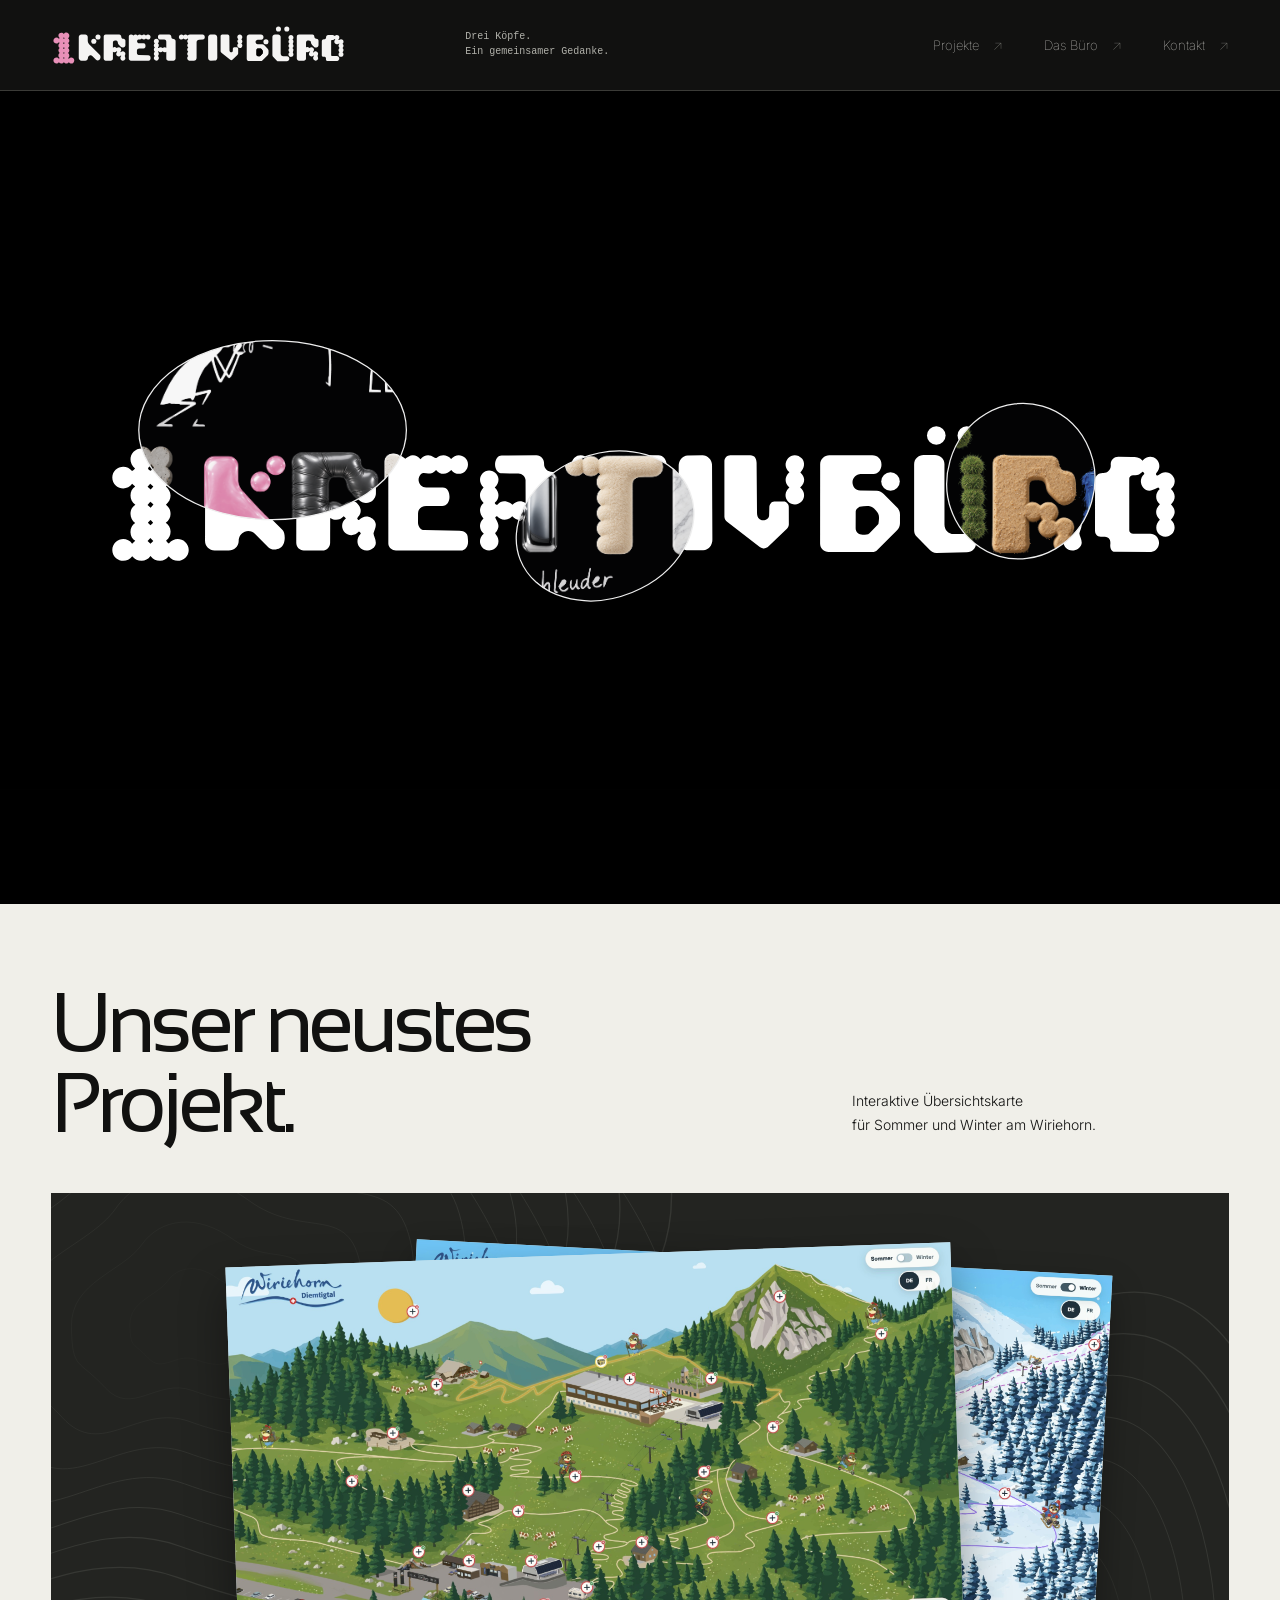
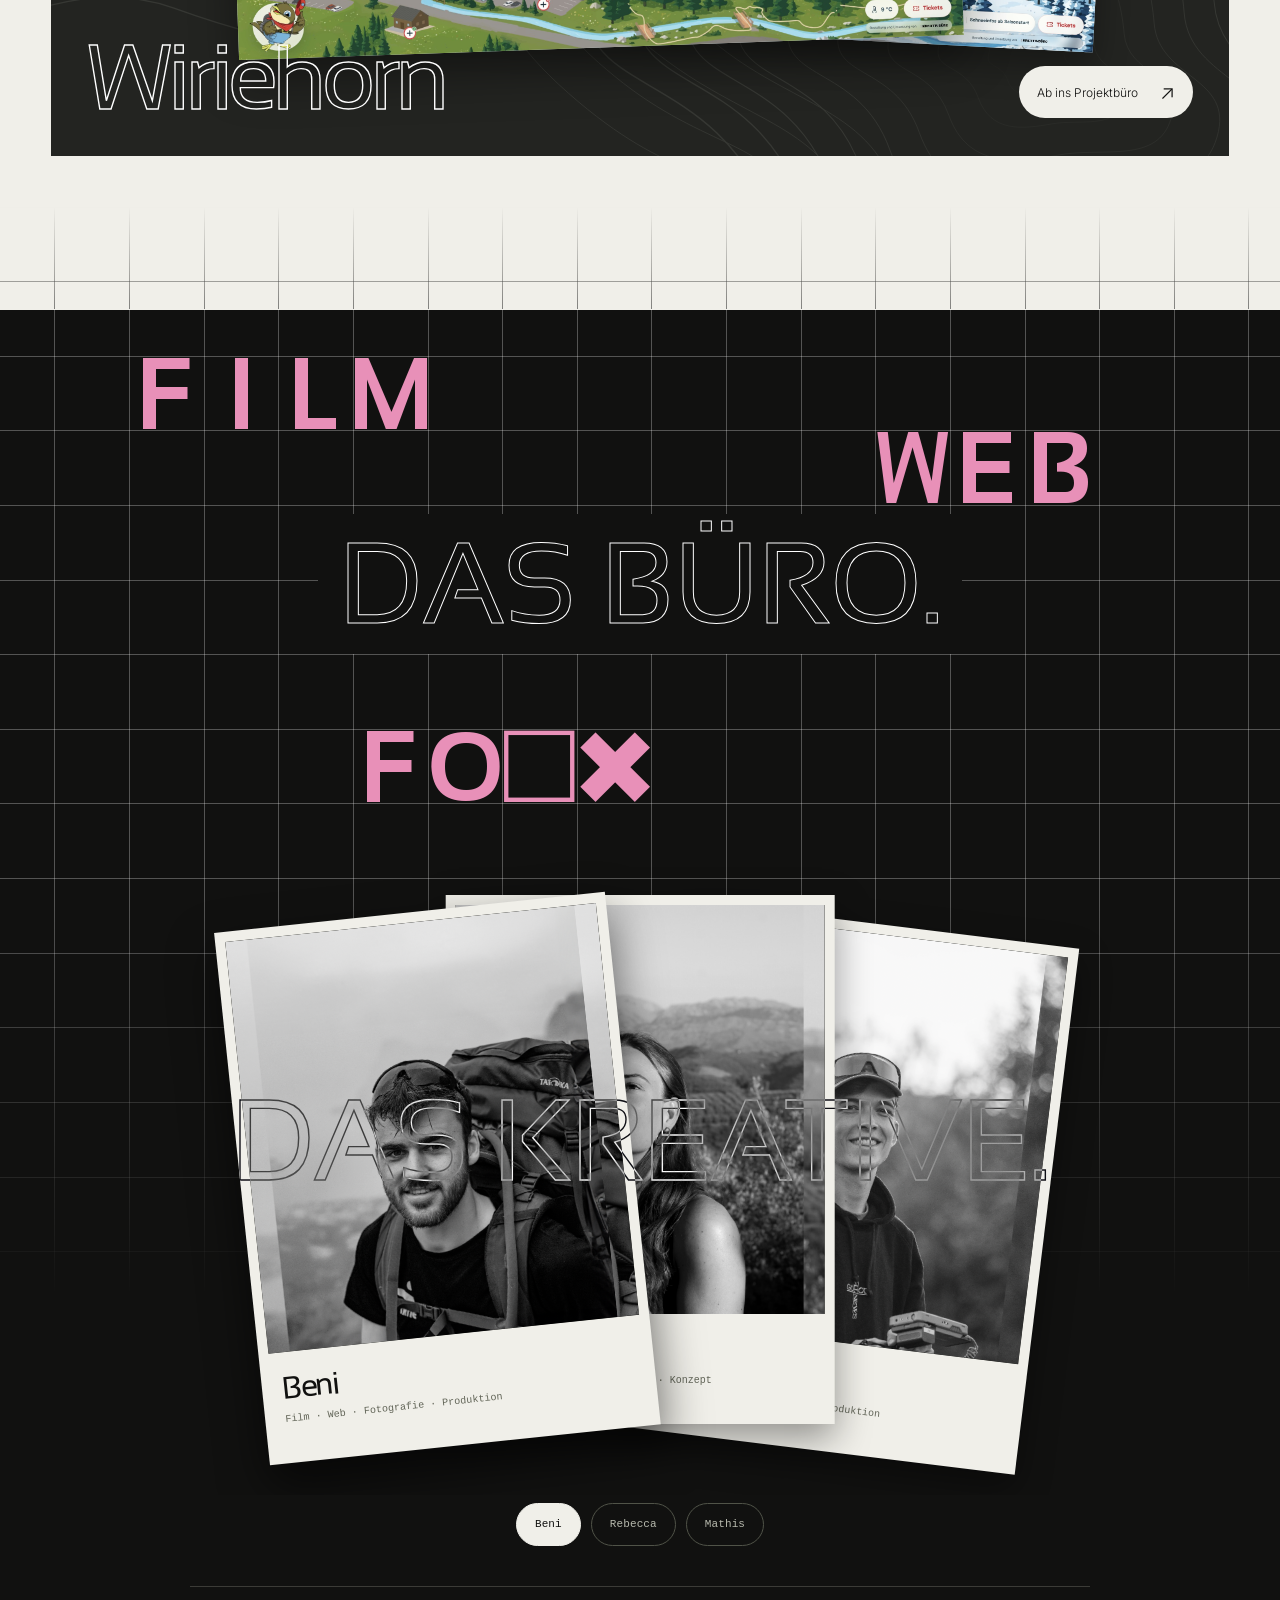
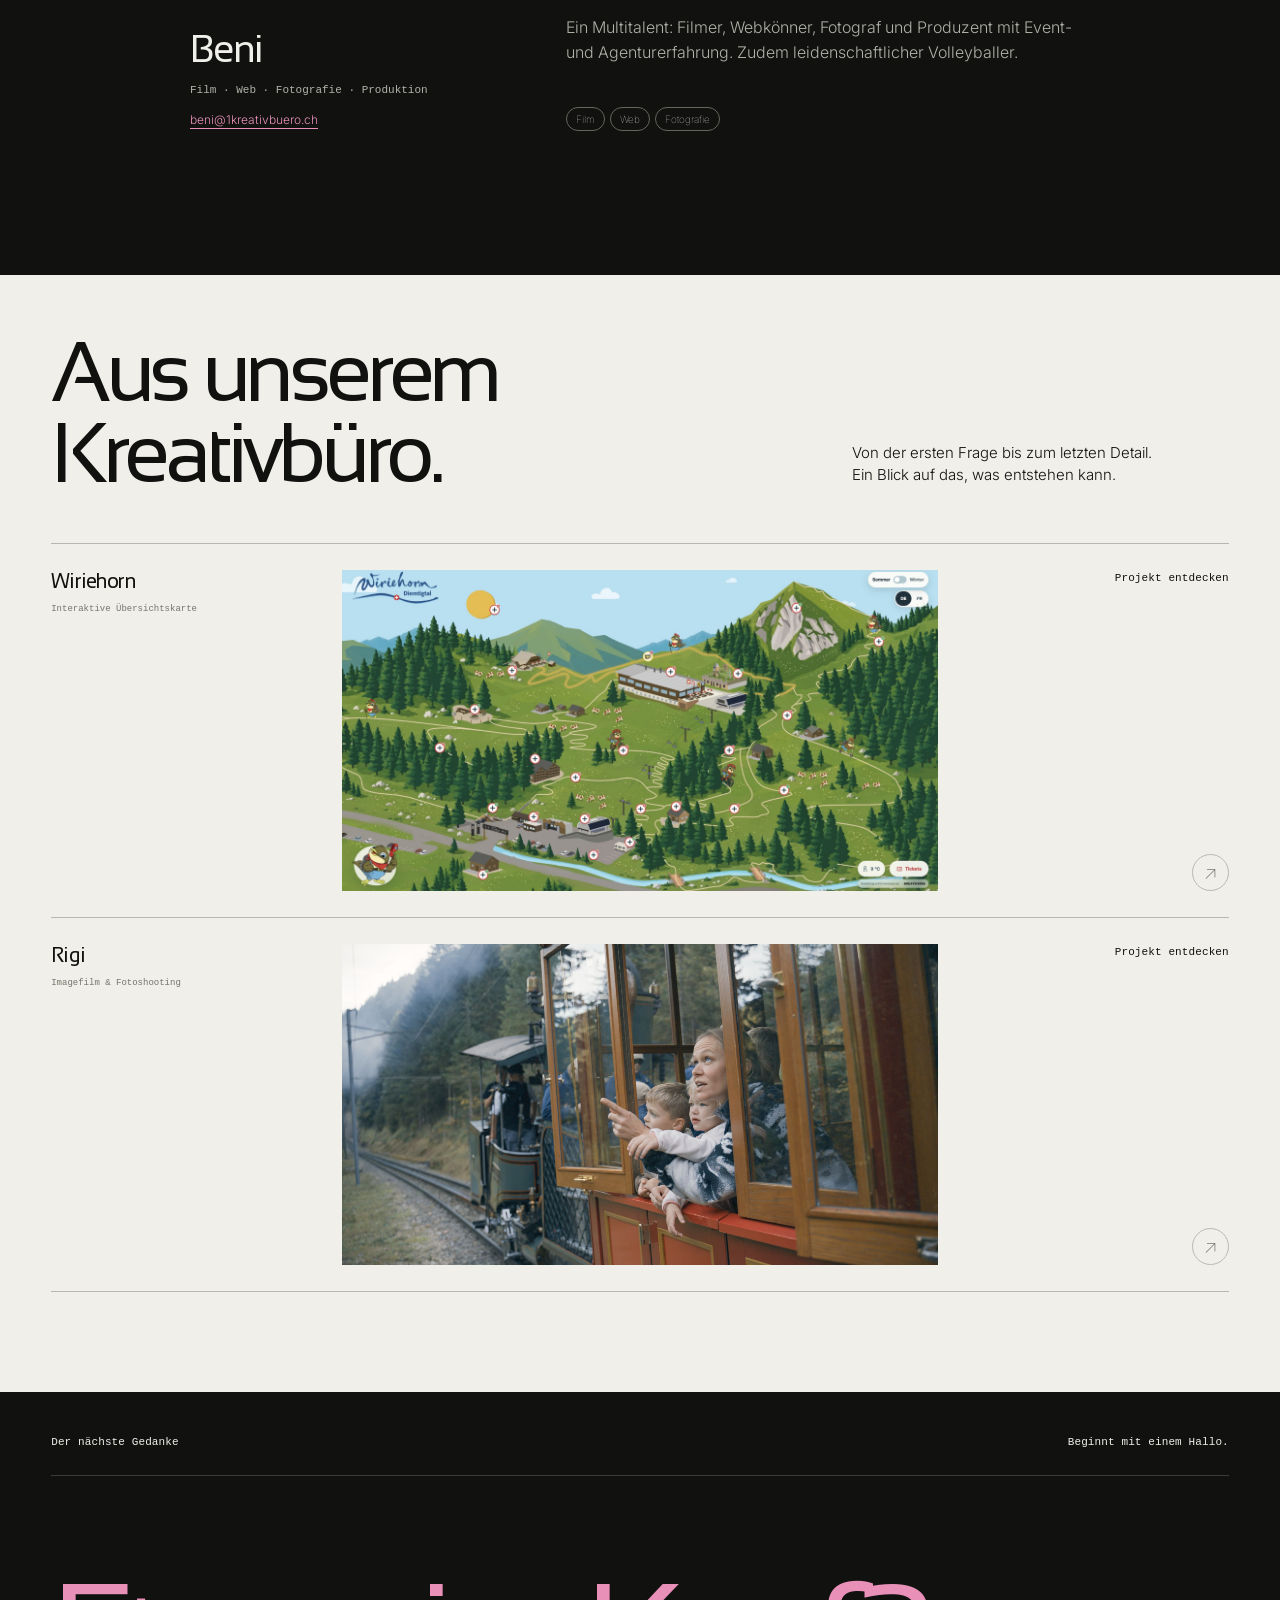
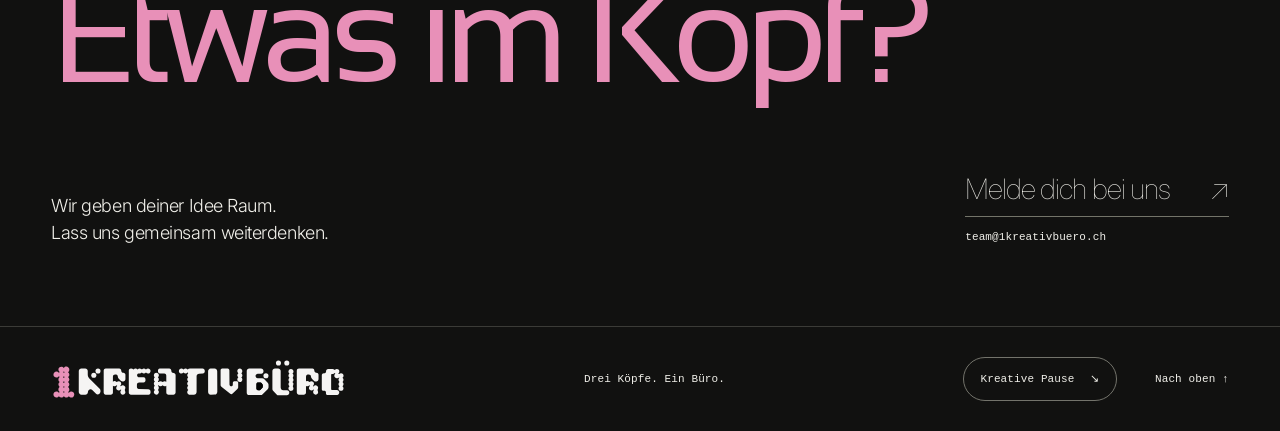
==== index.html @ ad764dc4 "Kreative Pause" ====
<!doctype html>
<html lang="de-CH">
<head>
  <meta charset="utf-8">
  <meta name="viewport" content="width=device-width, initial-scale=1">
  <meta name="description" content="1Kreativbüro. Drei Kreativköpfe, ein gemeinsames Büro. Ein erster Einblick in unsere Ideen, Menschen und Arbeiten.">
  <meta name="theme-color" content="#111110">
  <meta name="robots" content="noindex, nofollow">
  <title>1Kreativbüro — Drei Köpfe. Ein Büro.</title>
  <link rel="icon" href="assets/favicon.svg" type="image/svg+xml">
  <link rel="preconnect" href="https://fonts.googleapis.com">
  <link rel="preconnect" href="https://fonts.gstatic.com" crossorigin>
  <link href="https://fonts.googleapis.com/css2?family=Inter:wght@100;300&amp;family=Sansation:ital,wght@0,300;0,400;0,700;1,300;1,400;1,700&amp;display=swap" rel="stylesheet">
  <link rel="stylesheet" href="styles.css?v=72">
  <!-- Gemeinsame Helfer und Daten vor den Seiten-Scripts laden. -->
  <script defer src="navigation.js?v=1"></script>
  <script defer src="shared.js?v=47"></script>
  <script defer src="content.js?v=66"></script>
  <script defer src="studio.js?v=62"></script>
  <script defer src="app.js?v=53"></script>
  <script defer src="background-motion.js?v=71"></script>
  <script defer src="hero-reveal.js?v=57"></script>
  <script defer src="creative-pause.js?v=3"></script>
</head>
<body>
  <a class="skip-link" href="#inhalt">Zum Inhalt</a>
  <header class="site-header">
    <a class="wordmark navbar-logo" href="/" aria-label="1Kreativbüro Startseite"><img src="assets/LogoNavbar.svg?v=3" alt="1Kreativbüro" width="842" height="113"></a>
    <span class="header-note">Drei Köpfe.<br>Ein gemeinsamer Gedanke.</span>
    <nav aria-label="Hauptnavigation"><a href="/#projekte">Projekte <span>↗</span></a><a href="/#buero">Das Büro <span>↗</span></a><a href="/kontakt">Kontakt <span>↗</span></a></nav>
  </header>

  <main id="inhalt">
    <section class="hero" aria-label="1Kreativbüro entdecken">
      <div class="hero-composition hero-reveal">
        <svg class="hero-reveal-stage" viewBox="0 0 1474.02 680.31" aria-labelledby="reveal-title reveal-description">
          <title id="reveal-title">1Kreativbüro entdecken</title>
          <desc id="reveal-description">Drei bewegliche Gucklöcher zeigen die bunten Buchstaben und Ideen unter dem weissen Logo. Fahre mit dem Cursor in ein Oval, um es mitzunehmen. Eine schnelle Bewegung löst es wieder. Auf Touch-Geräten kannst du die Ovale ziehen, mit der Tastatur die Pfeiltasten nutzen.</desc>
          <defs>
            <mask id="hero-reveal-mask" maskUnits="userSpaceOnUse" x="0" y="0" width="1474.02" height="680.31" style="mask-type: luminance">
              <rect width="1474.02" height="680.31" fill="white"/>
              <ellipse data-reveal-hole="0" cx="310" cy="255" rx="154" ry="103" fill="black"/>
              <ellipse data-reveal-hole="1" cx="700" cy="378" rx="103" ry="81" fill="black" transform="rotate(-22 700 378)"/>
              <ellipse data-reveal-hole="2" cx="1180" cy="324" rx="83" ry="88" fill="black" transform="rotate(16 1180 324)"/>
            </mask>
          </defs>
          <image href="assets/Background.png" width="1474.02" height="680.31" preserveAspectRatio="none"/>
          <image href="assets/LogoHeroOverlay.svg" width="1474.02" height="680.31" mask="url(#hero-reveal-mask)"/>
          <g class="hero-reveal-handles">
            <ellipse class="hero-reveal-handle" data-reveal-handle="0" cx="310" cy="255" rx="154" ry="103" tabindex="0" role="button" aria-label="Linkes Guckloch verschieben, mit Pfeiltasten oder Ziehen"/>
            <ellipse class="hero-reveal-handle" data-reveal-handle="1" cx="700" cy="378" rx="103" ry="81" transform="rotate(-22 700 378)" tabindex="0" role="button" aria-label="Mittleres Guckloch verschieben, mit Pfeiltasten oder Ziehen"/>
            <ellipse class="hero-reveal-handle" data-reveal-handle="2" cx="1180" cy="324" rx="83" ry="88" transform="rotate(16 1180 324)" tabindex="0" role="button" aria-label="Rechtes Guckloch verschieben, mit Pfeiltasten oder Ziehen"/>
          </g>
        </svg>
      </div>
    </section>

    <section class="featured section-pad" id="highlight" aria-labelledby="featured-title">
      <div class="section-heading"><h2 id="featured-title">Unser neustes<br>Projekt.</h2><p>Interaktive Übersichtskarte<br>für Sommer und Winter am Wiriehorn.</p></div>
      <div class="feature-stage" id="feature-stage"></div>
    </section>

    <section class="about section-pad" id="buero" aria-labelledby="about-title">
      <div class="studio-story" id="studio-story" role="region" aria-label="Unsere drei Disziplinen: Foto, Film und Web">
        <div class="studio-scene" id="studio-scene">
          <div class="studio-grid" id="studio-grid" aria-hidden="true"></div>
          <h2 class="studio-title" id="about-title"><button class="studio-title-label" id="studio-title-label" type="button" aria-label="DAS BÜRO."><span aria-hidden="true">DAS BÜRO.</span></button></h2>
          <div class="studio-hotspot studio-hotspot-photo"><span class="sr-only">Foto</span><span class="studio-word" data-word="FOTO" aria-hidden="true">FOTO</span></div>
          <div class="studio-hotspot studio-hotspot-video"><span class="sr-only">Film</span><span class="studio-word" data-word="FILM" aria-hidden="true">FILM</span></div>
          <div class="studio-hotspot studio-hotspot-web"><span class="sr-only">Web</span><span class="studio-word" data-word="WEB" aria-hidden="true">WEB</span></div>
        </div>
      </div>
      <section class="creative" aria-labelledby="creative-title">
        <div class="people-deck" id="people-grid" role="group" aria-label="Die drei Köpfe im Kreativbüro"><h3 class="creative-title creative-title-fill" id="creative-title"><span>DAS KREATIVE.</span></h3></div>
        <div class="people-switches" id="people-switches" role="group" aria-label="Teammitglied auswählen"></div>
        <div class="person-panel" id="person-panel" role="region" aria-label="Die ausgewählte Perspektive" aria-live="polite" aria-atomic="true"></div>
      </section>
    </section>

    <section class="projects section-pad" id="projekte" aria-labelledby="projects-title">
      <div class="section-heading"><h2 id="projects-title">Aus unserem<br>Kreativbüro.</h2><p>Von der ersten Frage bis zum letzten Detail.<br>Ein Blick auf das, was entstehen kann.</p></div>
      <div class="project-list" id="project-list"></div>
    </section>


  </main>

  <footer class="site-footer">
    <section class="contact section-pad" id="kontakt" aria-labelledby="contact-title">
      <div class="section-label meta"><span>Der nächste Gedanke</span><span>Beginnt mit einem Hallo.</span></div>
      <h2 id="contact-title">Etwas im Kopf<span class="serif">?</span></h2>
      <div class="contact-bottom"><p>Wir geben deiner Idee Raum.<br>Lass uns gemeinsam weiterdenken.</p><div id="contact-action"><a class="contact-placeholder" href="/kontakt#kontaktformular">Melde dich bei uns <span aria-hidden="true">↗</span></a><a class="meta" href="mailto:team@1kreativbuero.ch" data-studio-email data-email-address>team@1kreativbuero.ch</a></div></div>
    </section>
  <div class="footer-bottom"><a class="wordmark navbar-logo" href="/" aria-label="1Kreativbüro Startseite"><img src="assets/LogoNavbar.svg?v=3" alt="1Kreativbüro" width="842" height="113" loading="lazy"></a><span class="meta">Drei Köpfe. Ein Büro.</span><div class="footer-actions"><button class="creative-pause-trigger meta" type="button" data-creative-pause aria-haspopup="dialog" hidden>Kreative Pause <span aria-hidden="true">↘</span></button><a href="#inhalt" class="meta">Nach oben ↑</a></div></div>
  </footer>
  <noscript><p class="noscript-note">Für die Projekt- und Teamübersicht bitte JavaScript aktivieren. Das Gestaltungskonzept und die Inhaltsvorlagen liegen auch im Projektordner unter docs.</p></noscript>
</body>
</html>
---- styles.css ----
@view-transition { navigation: auto; }

:root { --ink: #111110; --pink: #e890b8; --paper: #f0efe9; --muted: #a0a09a; --line: #cdcdc5; --dark-line: #3b3b37; --gutter: clamp(22px, 4vw, 80px); --title-font: "Sansation", sans-serif; --sans: 'Inter', sans-serif; --mono: 'SFMono-Regular', Consolas, 'Liberation Mono', monospace; }
* { box-sizing: border-box; }
html { scroll-behavior: smooth; scroll-padding-top: 92px; }
body { margin: 0; background: var(--paper); color: var(--ink); font-family: var(--sans); font-optical-sizing: auto; font-weight: 100; font-style: normal; -webkit-font-smoothing: antialiased; }
body, h1, h2, h3, p, figure { margin: 0; }
/* Nur während einer Mausspur ersetzt die Farbtextur kurz die nativen Flächen. */
body.has-fluid-background { isolation: isolate; }
.site-background { position: fixed; inset: 0; width: 100%; height: 100%; z-index: -1; pointer-events: none; }
.has-fluid-background .has-fluid-surface { background-color: transparent !important; }
a { color: inherit; text-decoration: none; }
button { font: inherit; color: inherit; border: 0; cursor: pointer; }
button, a { -webkit-tap-highlight-color: transparent; }
button:focus-visible, a:focus-visible, summary:focus-visible { outline: 2px solid currentColor; outline-offset: 6px; }
img { display: block; width: 100%; }
::selection { color: var(--paper); background: #575952; }
h1, h2, h3 { letter-spacing: -.065em; line-height: .97; }
h1, h2, h3, h4, h5, h6 { font-family: var(--title-font); font-weight: 400; font-style: normal; }
.meta { font-family: var(--mono); font-size: 11px; font-weight: 400; line-height: 1.55; letter-spacing: .01em; }
.muted { color: var(--muted); }
.serif { font-family: Georgia, 'Times New Roman', serif; font-weight: 400; font-style: italic; }
.skip-link { position: fixed; top: -80px; left: 20px; padding: 15px; background: var(--paper); color: var(--ink); z-index: 100; }
.skip-link:focus { top: 12px; }
.section-pad { padding: 42px var(--gutter) 100px; }
.site-header { background: var(--ink); color: var(--paper); display: flex; align-items: center; justify-content: space-between; padding: 25px var(--gutter); gap: 30px; border-bottom: 1px solid var(--dark-line); position: relative; z-index: 10; }
.wordmark { font-size: clamp(20px, 2.2vw, 30px); font-weight: 600; letter-spacing: -.065em; white-space: nowrap; }
.wordmark-one { display: inline-block; margin-right: 4px; font-weight: 800; }
.wordmark-dot { display: inline-block; font-size: 7px; vertical-align: top; padding: 5px 0 0 5px; }
.header-note { font-family: var(--mono); font-size: 10px; line-height: 1.45; color: #b1b1aa; margin-right: auto; margin-left: 7vw; }
.site-header nav { display: flex; align-items: center; gap: clamp(20px, 3.2vw, 58px); font-size: 13px; }
.site-header nav a { display: flex; gap: 14px; padding: 6px 0; }
.site-header nav a span { color: #a0a09a; transition: transform .2s; }
.site-header nav a:hover span { transform: translate(2px, -2px); }
.hero { min-height: 780px; min-height: clamp(700px, calc(100svh - 87px), 1050px); padding: 25px var(--gutter) 30px; background: var(--ink); color: var(--paper); display: flex; flex-direction: column; overflow: hidden; }

.hero-composition { width: 100%; min-height: 390px; height: min(40vw, 630px); position: relative; margin: auto 0; }

.text-link { display: flex; align-items: center; gap: 28px; font-size: 13px; padding: 10px 0; border-bottom: 1px solid currentColor; }
.text-link span { font-size: 22px; }
.section-label { display: flex; justify-content: space-between; gap: 25px; padding-bottom: 24px; border-bottom: 1px solid var(--line); }
.section-number { display: inline-block; padding-right: 28px; opacity: .5; }
.section-heading { display: flex; align-items: end; justify-content: space-between; gap: 35px; margin: 60px 0 48px; }
.section-heading h2 { font-size: clamp(65px, 9vw, 150px); }
.section-heading p { font-size: 15px; line-height: 1.5; padding-bottom: 8px; max-width: 320px; }
.featured.section-pad { padding-top: 80px; padding-bottom: 88px; }
.featured .section-heading { display: grid; grid-template-columns: minmax(0, 2fr) minmax(0, 1fr); align-items: end; gap: 48px; margin: 0 0 48px; }
.featured .section-heading h2 { font-size: clamp(58px, 6.5vw, 104px); }
.featured .section-heading p { font-size: 14px; line-height: 1.7; }
.feature-stage { position: relative; height: clamp(400px, 44vw, 610px); background: #232421; overflow: hidden; isolation: isolate; }
.feature-stage::before { content: ''; position: absolute; inset: 0; z-index: 0; background: url('assets/contours.svg') center / cover no-repeat; opacity: .1; pointer-events: none; }
.feature-card { --lift-x: 12px; --lift-angle: 1deg; position: absolute; top: 45%; left: 50%; width: 61%; max-width: 820px; padding: 0; background: none; transform: translate(-58%, -50%) rotate(-3deg); z-index: 1; transition: z-index 0s .18s; }
.feature-card:nth-of-type(2) { --lift-x: -12px; --lift-angle: -1deg; transform: translate(-34%, -50%) rotate(3deg) scale(.97); }
.feature-sheet { display: block; position: relative; background: #dae6e9; pointer-events: none; box-shadow: 0 16px 35px #0005; transform: translate(0, 0) rotate(0deg) scale(1); transition: transform .45s cubic-bezier(.22,.61,.36,1), box-shadow .45s; }
.feature-card img { height: auto; pointer-events: none; }
.feature-card.is-active { z-index: 2; cursor: default; }
.feature-card.is-active .feature-sheet { transform: translate(var(--lift-x), 6px) rotate(var(--lift-angle)) scale(1.01); box-shadow: 0 20px 45px #0006; }
.feature-card:focus-visible { outline: none; }
.feature-card:focus-visible .feature-sheet { outline: 2px solid var(--paper); outline-offset: 6px; }
.feature-title { position: absolute; bottom: 36px; left: 36px; z-index: 4; margin: 0; font-family: var(--title-font); font-size: clamp(56px, 7.2vw, 108px); font-weight: 400; letter-spacing: -.065em; line-height: .9; color: transparent; -webkit-text-fill-color: transparent; -webkit-text-stroke: 1.4px #fff; pointer-events: none; }
.feature-open { position: absolute; bottom: 38px; right: 36px; z-index: 5; display: inline-flex; align-items: center; gap: 22px; padding: 14px 18px; border-radius: 30px; background: var(--paper); color: var(--ink); font-size: 12px; transition: background .2s, transform .2s; }
.feature-open span { font-size: 20px; }
.feature-open:hover { background: #fff; transform: translateY(-3px); }
.about { color: var(--paper); background: var(--ink); }
.about.section-pad { --about-title-size: clamp(30px, 9vw, 136px); --studio-breathing: clamp(32px, 4vw, 64px); --studio-lead: clamp(60px, 8vw, 120px); padding-top: 0; padding-bottom: 144px; }
.draft-tag { font-family: var(--mono); font-size: 10px; color: #a4a49d; border: 1px solid #50504b; border-radius: 20px; padding: 4px 8px; }
.sr-only { position: absolute; width: 1px; height: 1px; padding: 0; margin: -1px; overflow: hidden; clip-path: inset(50%); white-space: nowrap; border: 0; }
.studio-story { position: relative; width: calc(100% + 2 * var(--gutter)); margin: 0 calc(-1 * var(--gutter)) 8px; padding-top: var(--studio-breathing); }
.studio-scene { --studio-columns: 17.1529411765; --studio-offset: 4.2524005487; --studio-grid-x: calc(100vw * 62 / 1458); --studio-grid-y: calc(100vw * -6 / 1458); --studio-cell: calc(100vw * 85 / 1458); --scene-height: calc(var(--studio-cell) * 5.4); position: relative; height: var(--scene-height); color: var(--paper); isolation: isolate; }
.studio-title { position: absolute; top: calc(var(--studio-cell) * 2.05); left: 0; right: 0; height: calc(var(--studio-cell) * 1.87); z-index: 2; display: grid; place-items: center; font-size: var(--about-title-size); letter-spacing: -.015em; text-align: center; pointer-events: none; }
.studio-title-label { font: inherit; line-height: inherit; letter-spacing: inherit; color: transparent; -webkit-text-fill-color: transparent; -webkit-text-stroke: 1px #fff; position: relative; background: var(--ink); width: max-content; height: calc(var(--studio-cell) * 1.87); padding: 0 .18em; white-space: pre; pointer-events: auto; cursor: default; }
.studio-title-char { display: inline-block; text-align: center; white-space: pre; }
.studio-grid { --grid-overlap: 400px; --grid-step: var(--studio-cell); --grid-before: calc(var(--studio-lead) + var(--studio-breathing)); position: absolute; inset: calc(-1 * var(--grid-before)) 0 calc(0px - var(--grid-overlap)); overflow: hidden; pointer-events: none; -webkit-mask-image: linear-gradient(to bottom, transparent 0, #000 var(--studio-lead), #000 calc(var(--grid-fade-start, var(--scene-height)) + var(--grid-before)), transparent 100%); mask-image: linear-gradient(to bottom, transparent 0, #000 var(--studio-lead), #000 calc(var(--grid-fade-start, var(--scene-height)) + var(--grid-before)), transparent 100%); }
.studio-story:not(.is-enhanced) .studio-grid { background: linear-gradient(to right, #ffffff38 1px, transparent 1px), linear-gradient(to bottom, #ffffff38 1px, transparent 1px); background-size: var(--studio-cell) var(--studio-cell); background-position: var(--studio-grid-x) calc(var(--studio-grid-y) + var(--grid-before)); mix-blend-mode: difference; }
.studio-story:not(.is-enhanced) .studio-line { display: none; }
.studio-line { position: absolute; display: block; background: #ffffff48; opacity: calc(.2 + var(--line-progress, 1) * .8); transition: transform .28s cubic-bezier(.2,.7,.3,1), opacity .28s; }
.studio-line.is-vertical { background: linear-gradient(to bottom, #11111080 0 var(--studio-lead), #ffffff48 var(--studio-lead) 100%); left: var(--line-position); top: 0; width: 1px; height: 100%; transform: scaleY(var(--line-progress, 1)); transform-origin: top; }
.studio-line.is-horizontal { top: calc(var(--line-row) * var(--grid-step) + var(--studio-grid-y) + var(--grid-before)); left: 0; height: 1px; width: 100%; transform: scaleX(var(--line-progress, 1)); transform-origin: left; }
.is-enhanced .studio-line { --line-progress: 0; }
.studio-hotspot { position: absolute; z-index: 1; }
.is-enhanced .studio-hotspot { opacity: var(--hotspot-visibility, 0); }
.studio-hotspot-photo { left: calc(100vw * 402 / 1458); top: calc(var(--studio-cell) * 4 + var(--studio-grid-y)); }
.studio-hotspot-video { left: calc(100vw * 147 / 1458); top: calc(100vw * -6 / 1458); }
.studio-hotspot-web { left: calc(100vw * 997 / 1458); top: calc(100vw * 79 / 1458); }
.studio-word { display: grid; grid-auto-flow: column; grid-auto-columns: var(--studio-cell); font-size: calc(var(--studio-cell) * 1.4); letter-spacing: 0; line-height: 1; }
.studio-letter { display: grid; place-items: center; width: var(--studio-cell); height: var(--studio-cell); overflow: hidden; }
.creative { position: relative; z-index: 1; padding-top: 0; }
.people-deck { position: relative; width: min(100%, 1120px); height: clamp(560px, calc(47vw + 160px), 720px); margin: 0 auto; overflow: clip; isolation: isolate; }
.creative-title { position: absolute; inset: 0; display: grid; place-items: start center; padding-top: clamp(115px, 12vw, 180px); font-size: var(--about-title-size); font-weight: 400; letter-spacing: -.015em; line-height: .97; text-align: center; pointer-events: none; }
.creative-title span { white-space: nowrap; }
.creative-title-fill { z-index: 0; color: var(--paper); }
.creative-title-outline { z-index: 4; color: transparent; -webkit-text-fill-color: transparent; -webkit-text-stroke: 1.4px #fff; mix-blend-mode: difference; clip-path: inset(100%); transition: opacity .18s, z-index 0s; }
.creative-clip { position: absolute; width: 0; height: 0; overflow: hidden; pointer-events: none; }
.person-card:has(.person-select:focus-visible) ~ .creative-title-outline { opacity: 0; z-index: 0; transition: opacity .18s, z-index 0s .18s; }
@media (hover: hover) and (pointer: fine) {
  .person-card:hover ~ .creative-title-outline { opacity: 0; z-index: 0; transition: opacity .18s, z-index 0s .18s; }
}
.person-card { --person-lift-x: 12px; --person-lift-angle: 1deg; position: absolute; top: 48px; left: 50%; width: min(40%, 400px); transform: translate(-105%, 28px) rotate(-7deg); z-index: 1; transition: z-index 0s .18s; }
.person-card:nth-of-type(2) { --person-lift-x: 0px; --person-lift-angle: 0deg; transform: translate(-50%, 0) rotate(0deg); z-index: 2; }
.person-card:nth-of-type(3) { --person-lift-x: -12px; --person-lift-angle: -1deg; transform: translate(5%, 28px) rotate(7deg); }
.person-card.is-active { z-index: 3; }
.person-sheet { background: var(--paper); color: var(--ink); padding: 10px; box-shadow: 0 14px 35px #0006; pointer-events: none; transform: translate(0, 0) rotate(0deg) scale(1); transition: transform .45s cubic-bezier(.22,.61,.36,1), box-shadow .45s; }
.person-card.is-active .person-sheet { transform: translate(var(--person-lift-x), -8px) rotate(var(--person-lift-angle)) scale(1.01); box-shadow: 0 22px 46px #0009; }
.person-select { position: absolute; inset: 0; width: 100%; height: 100%; background: transparent; }
.person-select:focus-visible { outline: 2px solid var(--paper); outline-offset: 6px; }
.person-visual { position: relative; aspect-ratio: .9; overflow: hidden; background: #252622; }
.person-visual img { width: 100%; height: 100%; object-fit: cover; }



.focus-frame { position: absolute; left: 25%; top: 22%; width: 50%; height: 50%; border: 1px solid #fff; }
.focus-frame::before, .focus-frame::after { content: ''; position: absolute; width: 14px; height: 14px; border: 1px solid white; }
.focus-frame::before { top: -7px; left: -7px; }
.focus-frame::after { bottom: -7px; right: -7px; }
.image-note { position: absolute; left: 20px; bottom: 15px; background: var(--ink); color: var(--paper); padding: 4px 7px; font-size: 9px; }
.person-visual .image-note { left: auto; right: 10px; bottom: 12px; font-size: 8px; }
.person-grid-tiles { position: absolute; inset: 0; background: repeating-linear-gradient(to right, transparent 0, transparent calc(33.333% - 1px), #ffffff66 calc(33.333% - 1px), #ffffff66 33.333%), repeating-linear-gradient(to bottom, transparent 0, transparent calc(25% - 1px), #ffffff66 calc(25% - 1px), #ffffff66 25%); }
.person-info { padding: 2px 10px 18px; }
.person-title { display: flex; justify-content: space-between; align-items: baseline; margin: 16px 0 8px; gap: 12px; }
.person-title h4 { font-size: clamp(23px, 2.4vw, 34px); font-weight: 400; margin: 0; letter-spacing: -.05em; }
.person-info .draft-tag { color: #686a60; border-color: #b7b9ae; font-size: 8px; }
.person-role { font-family: var(--mono); font-size: 10px; color: #626558; margin-bottom: 10px; }
.people-switches { display: flex; justify-content: center; flex-wrap: wrap; gap: 10px; margin-top: 8px; }
.people-switch { background: transparent; color: #b7b9ad; border: 1px solid #505348; border-radius: 30px; padding: 12px 18px; }
.people-switch span { padding-right: 10px; opacity: .55; }
.people-switch[aria-pressed='true'] { background: var(--paper); color: var(--ink); border-color: var(--paper); }
.person-panel { display: grid; grid-template-columns: 1fr 1.6fr; gap: 48px; width: min(100%, 900px); margin: 40px auto 0; padding-top: 28px; border-top: 1px solid var(--dark-line); }
.person-panel h4 { font-size: clamp(28px, 3vw, 42px); font-weight: 400; letter-spacing: -.04em; margin: 12px 0; }
.person-panel-role { font-family: var(--mono); font-size: 11px; color: #b1b2a8; line-height: 1.6; }
.person-description { color: #b0b1a7; font-size: 16px; line-height: 1.6; margin-bottom: 18px; }
.strength-tags { display: flex; gap: 5px; flex-wrap: wrap; margin-bottom: 18px; }
.strength-tags span { font-size: 10px; border: 1px solid #64655b; border-radius: 20px; padding: 5px 9px; }
.content-note { font-family: var(--mono); font-size: 10px; line-height: 1.6; margin-top: 30px; color: #68695f; max-width: 700px; }
.about .content-note { color: #9d9e93; }
.projects { padding-top: 42px; }
.projects .section-heading { display: grid; grid-template-columns: minmax(0, 2fr) minmax(0, 1fr); gap: 48px; margin: 16px 0 48px; }
.projects .section-heading h2 { font-size: clamp(58px, 6.5vw, 104px); }
.project-row { display: grid; grid-template-columns: 1fr 2.25fr 1fr; gap: 25px; position: relative; align-items: start; padding: 26px 0; border-top: 1px solid #b7b9af; min-height: 250px; }
.project-row:last-child { border-bottom: 1px solid #b7b9af; }
.project-row-title { font-size: clamp(17px, 1.6vw, 25px); letter-spacing: -.04em; line-height: 1.1; font-weight: 400; margin: 0 0 12px; }
.project-row-label { display: block; color: #74756b; font-family: var(--mono); font-size: 9px; }
.project-row-image { aspect-ratio: 1.86; overflow: hidden; background: #d5d7ce; }
.project-row-image img { height: 100%; object-fit: cover; transition: transform .7s cubic-bezier(.2,.7,.2,1); }
.project-placeholder { width: 100%; height: 100%; display: flex; flex-direction: column; align-items: center; justify-content: center; gap: 16px; background: #dee0d6; color: var(--ink); text-align: center; }
.project-placeholder-title { font-size: clamp(60px, 8vw, 144px); font-weight: 500; letter-spacing: -.065em; line-height: .95; }
.project-placeholder .meta { color: #65665d; }
.project-row:hover .project-row-image img { transform: scale(1.045); }
.project-row-type { display: flex; flex-direction: column; align-items: end; gap: 12px; text-align: right; height: 100%; }
.project-row-arrow { width: 37px; height: 37px; display: grid; place-items: center; border: 1px solid #b9bab0; border-radius: 50%; font-size: 18px; margin-top: auto; transition: background .2s, color .2s; }
.project-row:hover .project-row-arrow { background: var(--ink); color: var(--paper); }
.contact { color: var(--paper); background: var(--ink); padding-bottom: 80px; }
.contact .section-label { border-color: var(--dark-line); }
.contact h2 { font-size: clamp(65px, 11vw, 180px); margin: 90px 0 70px; }
.contact-bottom { display: flex; justify-content: space-between; align-items: end; gap: 35px; }
.contact-bottom > p { font-size: 18px; line-height: 1.5; letter-spacing: -.025em; }
.contact-bottom > div { display: flex; flex-direction: column; gap: 12px; }
.contact-placeholder { font-size: clamp(19px, 2.2vw, 35px); padding-bottom: 10px; border-bottom: 1px solid #737469; letter-spacing: -.04em; display: flex; align-items: center; gap: 40px; }
.footer-bottom { background: var(--ink); color: var(--paper); padding: 30px var(--gutter); display: flex; gap: 30px; justify-content: space-between; align-items: center; border-top: 1px solid var(--dark-line); }
.noscript-note { padding: 30px; background: var(--paper); color: var(--ink); position: fixed; bottom: 0; z-index: 30; width: 100%; font-size: 15px; }

/* Projektunterseite: Bildexpansion und eine versetzte, redaktionelle Bilderstrecke. */
.case-intro { padding: 35px var(--gutter) 45px; }
.case-breadcrumb { display: flex; justify-content: space-between; gap: 25px; }
.case-title { font-size: clamp(66px, 10vw, 170px); margin-top: 55px; max-width: 1200px; }
.case-meta { margin-top: 35px; display: flex; justify-content: space-between; align-items: end; gap: 25px; }
.case-meta p { font-size: 17px; line-height: 1.5; max-width: 360px; }
.case-tags { display: flex; gap: 22px; }
.case-hero { width: 100%; height: min(78vw, 90svh); max-height: 1000px; overflow: hidden; background: #cecec7; }
.case-hero img { width: 100%; height: 100%; object-fit: cover; }
.case-hero.is-placeholder { height: auto; max-height: none; }
.case-hero.is-placeholder .project-placeholder { min-height: clamp(280px, 48vw, 720px); padding: 40px var(--gutter); }
.case-hero .project-placeholder-title { font-size: clamp(90px, 20vw, 320px); }
.case-description { margin: 90px var(--gutter); display: grid; grid-template-columns: 1fr 2fr; gap: 10%; }
.case-description > div { max-width: 730px; }
.case-description h2 { font-size: clamp(30px, 4vw, 60px); margin-bottom: 25px; }
.case-description p { font-size: 17px; line-height: 1.6; max-width: 590px; }
.case-stages { margin: 50px var(--gutter) 90px; display: grid; grid-template-columns: 1fr 1fr; gap: 12%; }
.case-stage { border-top: 1px solid var(--line); padding-top: 22px; }
.case-stage h2 { font-size: clamp(28px, 3.2vw, 47px); margin: 20px 0; max-width: 450px; }
.case-stage p { font-size: 15px; line-height: 1.65; max-width: 440px; color: #5b5e52; }
.case-gallery { display: grid; grid-template-columns: repeat(12, 1fr); gap: 35px; margin: 0 var(--gutter); align-items: center; }
.case-gallery figure:nth-child(1) { grid-column: 2 / 10; }
.case-gallery figure:nth-child(2) { grid-column: 5 / 13; margin-top: 20px; }
.case-gallery figure:nth-child(3) { grid-column: 1 / 7; margin-top: 20px; }
.case-gallery figure img { height: auto; }
.case-gallery figcaption { margin-top: 12px; color: #65675b; }
.case-gallery-featured { padding-top: 48px; padding-bottom: 64px; }
.case-outcome { padding: 90px var(--gutter); display: grid; grid-template-columns: 1fr 1fr; gap: 12%; }
.case-outcome h2 { font-size: clamp(40px, 5.5vw, 90px); }
.case-outcome p { font-size: 18px; line-height: 1.6; margin-top: 25px; max-width: 520px; }
.case-next { padding: 50px var(--gutter) 70px; background: #dfe1d7; }
.case-next > a { display: grid; grid-template-columns: 1fr 1.2fr; align-items: center; gap: 10%; }
.case-next h2 { font-size: clamp(42px, 6vw, 95px); margin: 20px 0 30px; }
.case-next img { aspect-ratio: 1.7; object-fit: cover; transition: transform .5s; }
.case-next-visual { overflow: hidden; }
.case-next-visual .project-placeholder { aspect-ratio: 1.7; }
.case-next > a:hover img { transform: rotate(-2deg); }
.case-next .text-link { display: inline-flex; }
.case-not-found { min-height: 70vh; padding: 100px var(--gutter); }
.case-not-found h1 { font-size: clamp(50px, 9vw, 120px); margin-bottom: 30px; }
.case-not-found p { margin-bottom: 30px; }
::view-transition-old(root), ::view-transition-new(root) { animation-duration: .35s; }
::view-transition-group(project-cover) { animation-duration: .65s; animation-timing-function: cubic-bezier(.2,.7,.15,1); }

@media (min-width: 1800px) { .hero-composition { height: 650px; } .section-pad, .hero, .site-header, .footer-bottom, .case-intro { padding-left: max(var(--gutter), calc((100vw - 1680px) / 2)); padding-right: max(var(--gutter), calc((100vw - 1680px) / 2)); } }
@media (max-width: 1050px) {
  .header-note { margin-left: 2vw; }
  .hero { min-height: 700px; }
  .hero-composition { min-height: 340px; }

  .project-row { grid-template-columns: 1fr 2.5fr .8fr; min-height: 210px; }
}
@media (max-width: 700px) {
  html { scroll-padding-top: 20px; }
  .site-header { padding-top: 20px; padding-bottom: 20px; gap: 15px; flex-wrap: wrap; }
  .header-note { display: none; }
  .site-header nav { font-size: 11px; gap: 16px; }
  .site-header nav a { gap: 4px; }
  .hero { min-height: 660px; min-height: calc(100svh - 70px); padding-top: 20px; padding-bottom: 30px; }

  .hero-composition { min-height: 240px; height: 65vw; margin-top: 45px; margin-bottom: 35px; }

  .section-pad { padding-top: 28px; padding-bottom: 60px; }
  .section-label { font-size: 9px; padding-bottom: 20px; }
  .section-label > :last-child { text-align: right; max-width: 135px; }
  .section-number { padding-right: 10px; }
  .section-heading { margin: 40px 0 30px; display: block; }
  .section-heading h2 { font-size: clamp(65px, 17vw, 110px); }
  .section-heading p { font-size: 13px; margin-top: 25px; }
  .featured.section-pad { padding-top: 52px; padding-bottom: 56px; }
  .featured .section-heading { grid-template-columns: 1fr; gap: 24px; margin: 0 0 36px; }
  .featured .section-heading h2 { font-size: clamp(36px, 10vw, 64px); }
  .featured .section-heading p { font-size: 13px; margin-top: 0; }
  .feature-stage { height: clamp(340px, 76vw, 460px); }
  .feature-card { top: 43%; width: 78%; }
  .feature-title { font-size: clamp(43px, 11vw, 76px); bottom: 86px; left: 24px; -webkit-text-stroke-width: 1px; }
  .feature-open { bottom: 24px; right: 24px; padding: 10px 14px; gap: 16px; font-size: 11px; }
  .about.section-pad { --studio-breathing: 32px; --studio-lead: 64px; padding-top: 0; padding-bottom: 96px; }
  .studio-story { margin-bottom: 8px; }
  .creative-title { padding-top: 108px; }
  .creative-title-outline { -webkit-text-stroke-width: 1px; }
  .people-deck { height: clamp(430px, calc(75vw + 170px), 700px); }
  .person-card { top: 36px; width: 66%; transform: translate(-75%, 20px) rotate(-4deg); }
  .person-card:nth-of-type(2) { transform: translate(-50%, 0) rotate(0deg); }
  .person-card:nth-of-type(3) { transform: translate(-25%, 20px) rotate(4deg); }
  .person-sheet { padding: 7px; }
  .person-info { padding: 2px 5px 14px; }
  .person-title { margin-top: 12px; gap: 5px; flex-wrap: wrap; }
  .person-title h4 { font-size: 24px; }
  .person-role { font-size: 8px; line-height: 1.5; }
  .person-visual .image-note { bottom: 34px; right: 8px; font-size: 7px; }
  .people-switches { gap: 6px; margin-top: 8px; }
  .people-switch { padding: 12px 10px; font-size: 9px; }
  .people-switch span { padding-right: 5px; }
  .person-panel { grid-template-columns: 1fr; gap: 24px; margin-top: 32px; padding-top: 24px; }
  .person-panel h4 { font-size: 32px; }
  .person-description { font-size: 14px; }
  .content-note { font-size: 9px; }
  .projects .section-heading { grid-template-columns: 1fr; gap: 24px; margin: 12px 0 32px; }
  .projects .section-heading h2 { font-size: clamp(36px, 9.5vw, 64px); }
  .projects .section-heading p { margin-top: 0; }
  .project-row { grid-template-columns: 1fr auto; gap: 18px 10px; padding: 20px 0; min-height: 0; }
  .project-row-image { grid-row: 2; grid-column: 1 / -1; aspect-ratio: 1.5; }
  .project-row-title { font-size: 22px; margin-bottom: 5px; }
  .project-row-type { justify-content: start; gap: 8px; }
  .project-row-type > .meta { font-size: 9px; }
  .project-row-arrow { width: 28px; height: 28px; font-size: 14px; margin: 0; }
  .contact h2 { font-size: clamp(54px, 12vw, 90px); margin: 55px 0 40px; }
  .contact-bottom { display: block; }
  .contact-bottom > p { font-size: 16px; margin-bottom: 30px; }
  .contact-placeholder { justify-content: space-between; font-size: 23px; gap: 15px; }
  .footer-bottom { display: grid; grid-template-columns: 1fr 1fr; gap: 25px 10px; }
  .footer-bottom .navbar-logo { grid-column: 1 / -1; }
  .footer-bottom > a.meta { justify-self: end; text-align: right; }
  .footer-bottom .meta { font-size: 9px; }
  .case-intro { padding-top: 25px; padding-bottom: 30px; }
  .case-breadcrumb { font-size: 9px; }
  .case-title { font-size: clamp(56px, 13vw, 85px); margin-top: 45px; }
  .case-meta { display: block; margin-top: 25px; }
  .case-meta p { font-size: 15px; }
  .case-tags { gap: 20px; margin-top: 25px; }
  .case-tags .meta { font-size: 9px; }
  .case-hero { height: auto; max-height: none; }
  .case-hero img { height: auto; object-fit: contain; }
  .case-description { display: block; margin: 50px var(--gutter); }
  .case-description > span { display: block; margin-bottom: 25px; }
  .case-description h2 { font-size: 34px; }
  .case-description p { font-size: 15px; }
  .case-stages { grid-template-columns: 1fr; gap: 40px; margin: 45px var(--gutter); }
  .case-stage h2 { font-size: 32px; }
  .case-stage p { font-size: 14px; }
  .case-gallery { gap: 30px 12px; }
  .case-gallery figure:nth-child(1) { grid-column: 1 / 12; }
  .case-gallery figure:nth-child(2) { grid-column: 3 / 13; margin-top: 0; }
  .case-gallery figure:nth-child(3) { grid-column: 1 / 12; margin-top: 0; }
  .case-gallery figcaption { font-size: 9px; }
  .case-outcome { padding-top: 55px; padding-bottom: 55px; grid-template-columns: 1fr; gap: 20px; }
  .case-outcome h2 { font-size: 44px; }
  .case-outcome p { font-size: 15px; margin: 0; }
  .case-next { padding-top: 35px; padding-bottom: 45px; }
  .case-next > a { grid-template-columns: 1fr; gap: 25px; }
  .case-next h2 { font-size: 50px; }
}
@media (max-width: 380px) { .site-header { gap: 15px; } .site-header nav { justify-content: space-between; width: 100%; } .hero { min-height: 660px; } }
@media (prefers-reduced-motion: reduce) {
  .feature-card, .person-card { transition: none; }
  html { scroll-behavior: auto; }
  *, *::before, *::after { animation: none !important; transition-duration: .01ms !important; }
  ::view-transition-old(*), ::view-transition-new(*), ::view-transition-group(*) { animation: none !important; }
}

/* Beide Bilder teilen dieselbe Bildfläche; nur das obere Bild wird ausgestanzt. */
.hero.hero { background: #000; }
.hero-composition.hero-reveal { width: calc(100% + 2 * var(--gutter)); min-height: 0; height: auto; aspect-ratio: 1474.02 / 680.31; flex-shrink: 0; margin: auto calc(-1 * var(--gutter)); background: #000; }
.hero-reveal-stage { display: block; width: 100%; height: 100%; overflow: hidden; user-select: none; -webkit-user-select: none; }
.hero-reveal-handle { fill: transparent; stroke: #eee; stroke-width: 1.25; vector-effect: non-scaling-stroke; cursor: grab; touch-action: none; outline: none; }
.hero-reveal-handle:active, .hero-reveal-handle.is-dragging { cursor: grabbing; }
.hero-reveal-handle:focus-visible { stroke: #e6ff72; stroke-width: 2.5; }
@media (max-width: 650px) {
  .hero-composition.hero-reveal { width: calc(100% + 2 * var(--gutter)); margin: 24px calc(-1 * var(--gutter)); aspect-ratio: 623.62 / 680.31; }
}

@media (min-width: 1800px) {
  .hero .hero-reveal { width: 100vw; margin-left: calc(-1 * max(var(--gutter), (100vw - 1680px) / 2)); margin-right: calc(-1 * max(var(--gutter), (100vw - 1680px) / 2)); }
}

.site-header .navbar-logo, .site-footer .navbar-logo { display: block; width: clamp(180px, 23vw, 300px); flex-shrink: 0; }
.navbar-logo img { width: 100%; height: auto; }
@media (max-width: 650px) {
  .site-header .navbar-logo, .site-footer .navbar-logo { width: clamp(155px, 43vw, 220px); }
  .hero.hero { min-height: 0; padding-top: 0; padding-bottom: 20px; }
  .hero-composition.hero-reveal { margin-top: 0; margin-bottom: 0; }
}



/* Wiriehorn: kompakte Bildgruppen, Materialfarben und direkte Interaktionen. */
/* Gemeinsamer Einstieg für die Projektgeschichten von Wiriehorn und Rigi. */
.project-story-page .case-intro { background: #171816; color: var(--paper); padding-bottom: 46px; }
.project-story-page .case-title { font-size: clamp(58px, 8vw, 126px); }
.project-story-page .case-meta p { color: #d0d2c8; }
.project-story-page .case-hero { width: auto; height: auto; max-height: none; padding: 0 var(--gutter) 40px; background: #171816; }
.project-story-page .case-hero img { height: auto; max-height: 580px; object-fit: contain; }
.journey-nav { display: flex; flex-wrap: wrap; gap: 8px 22px; padding: 24px var(--gutter); border-bottom: 1px solid var(--line); }
.journey-nav a { font-size: 12px; padding: 8px 0; }
.journey-nav span { opacity: .6; font-family: var(--mono); margin-right: 5px; }
.journey-nav a:hover { text-decoration: underline; text-underline-offset: 5px; }
.journey-step { --step-bg: #f0efe9; --step-ink: #20231d; display: grid; grid-template-columns: 105px minmax(0,1fr); gap: 3vw; padding: 54px var(--gutter); position: relative; background: var(--step-bg); color: var(--step-ink); }
.journey-step:nth-child(2), .journey-step:nth-child(10) { --step-bg: #e9d7d4; }
.journey-step:nth-child(3), .journey-step:nth-child(6) { --step-bg: #dce3d4; }
.journey-step:nth-child(4) { --step-bg: #242722; --step-ink: #f0efe9; }
.journey-step:nth-child(5) { --step-bg: #ece7dc; }
.journey-step:nth-child(7) { --step-bg: #d9e5e9; }
.journey-step:nth-child(8) { --step-bg: #d1d9d1; }
.journey-step:nth-child(9) { --step-bg: #242722; --step-ink: #f0efe9; }
.journey-marker { align-self: start; position: sticky; top: 30px; display: flex; flex-direction: column; gap: 12px; }
.journey-marker > :first-child { font-size: 52px; letter-spacing: -.06em; }
.journey-marker .meta { text-transform: uppercase; opacity: .75; }
.journey-content { min-width: 0; width: 100%; max-width: 1120px; }
.journey-copy { display: grid; grid-template-columns: 1.1fr 1fr; align-items: start; gap: 36px; margin-bottom: 28px; }
.journey-copy h2 { font-size: clamp(30px, 3.1vw, 48px); text-wrap: balance; }
.journey-copy p { max-width: 560px; font-size: 15px; line-height: 1.65; }
.journey-step:first-child .journey-copy { margin-bottom: 0; }
.journey-content img { height: auto; }
.journey-content figcaption { margin-top: 9px; color: inherit; opacity: .78; font: 10px/1.55 var(--mono); }
.journey-sketches { display: grid; grid-template-columns: 1fr 1fr .5fr; gap: 20px; align-items: start; max-width: 880px; }
.journey-sketches > :nth-child(2) { padding-top: 24px; }
.journey-phone { width: 100%; max-width: 140px; justify-self: center; }
.journey-report { display: grid; grid-template-columns: repeat(3,minmax(0,1fr)); gap: 20px; align-items: start; }
.journey-report img { aspect-ratio: 1.5; object-fit: cover; }
.journey-report .journey-wide { grid-column: span 2; width: 60%; justify-self: center; }
.journey-report .journey-wide img { aspect-ratio: 1.5; object-fit: contain; }
.journey-evolution, .journey-details { display: grid; grid-template-columns: repeat(3,minmax(0,1fr)); gap: 18px; align-items: start; }
.journey-evolution img { aspect-ratio: 2; object-fit: contain; }
.journey-details { margin-top: 24px; }
.journey-details img { aspect-ratio: 1.78; object-fit: contain; }
.journey-interaction { display: grid; grid-template-columns: 1.25fr 1fr; gap: 24px; align-items: start; max-width: 950px; }
.journey-operation { display: grid; grid-template-columns: .55fr 1.45fr; gap: 36px; align-items: center; max-width: 880px; }
.journey-video-wrap { position: relative; }
.journey-content video { display: block; width: 100%; background: #181916; }
.journey-video-toggle { position: absolute; right: 10px; bottom: 10px; display: grid; place-items: center; width: 40px; height: 40px; border-radius: 50%; background: #f0efe9ee; color: #20231d; font-size: 18px; opacity: 0; transition: opacity .2s; }
.journey-video-wrap:hover .journey-video-toggle, .journey-video-toggle:focus-visible, .journey-video-toggle.is-paused { opacity: 1; }
.season-figure { max-width: 1050px; }
.season-compare { position: relative; overflow: hidden; background: #d9e5e9; cursor: ew-resize; touch-action: pan-y; user-select: none; }
.season-compare > img { width: 100%; aspect-ratio: 2270 / 1106.17; object-fit: fill; pointer-events: none; }
.season-compare .season-winter { position: absolute; inset: 0; height: 100%; clip-path: inset(0 calc(100% - var(--split)) 0 0); }
.season-divider { position: absolute; top: 0; bottom: 0; left: var(--split); width: 2px; background: #fff; display: flex; align-items: center; justify-content: center; cursor: ew-resize; touch-action: none; }
.season-divider > span { display: grid; place-items: center; flex-shrink: 0; width: 46px; height: 46px; border-radius: 50%; color: #171816; background: #f0efe9; border: 1px solid #17181640; font-size: 24px; box-shadow: 0 2px 12px #0003; }
.season-divider:focus-visible { outline: none; background: #171816; }
.season-divider:focus-visible > span { outline: 3px solid #171816; outline-offset: 3px; }
.season-label { position: absolute; top: 12px; padding: 7px 10px; background: #f0efe9ed; color: #171816; font: 11px var(--mono); pointer-events: none; }
.season-label.winter { left: 12px; } .season-label.summer { right: 12px; }
.journey-embed iframe { display: block; width: 100%; height: clamp(350px, 40vw, 560px); border: 0; background: #d1d9d1; }
.journey-embed .text-link { margin-top: 12px; font-size: 11px; width: fit-content; }
.journey-step:last-child .journey-content > figure { max-width: 690px; }
.journey-end { padding: 60px var(--gutter); background: #171816; color: var(--paper); }
.journey-end h2 { margin: 25px 0 32px; font-size: clamp(42px,5vw,76px); }
.journey-end .text-link { display: inline-flex; margin: 0 35px 20px 0; }
@media (max-width: 900px) {
 .journey-step { grid-template-columns: 65px minmax(0,1fr); gap: 22px; padding-top: 42px; padding-bottom: 42px; }
 .journey-marker > :first-child { font-size: 40px; }
 .journey-copy { grid-template-columns: 1fr; gap: 18px; }
 .journey-copy h2 { max-width: 650px; }
}
@media (max-width: 600px) {
 .journey-step { display: block; padding: 34px var(--gutter); }
 .journey-marker { position: static; flex-direction: row; align-items: center; margin-bottom: 20px; }
 .journey-marker > :first-child { font-size: 32px; }
 .journey-copy { margin-bottom: 24px; }
 .journey-copy p { font-size: 14px; }
 .journey-nav { gap: 2px 18px; }
 .journey-sketches { gap: 12px; grid-template-columns: 1fr 1fr; }
 .journey-phone { grid-column: 1 / -1; width: 30%; max-width: 115px; }
 .journey-sketches > :nth-child(2) { padding-top: 0; }
 .journey-report { grid-template-columns: 1fr 1fr; gap: 18px 12px; }
 .journey-report .journey-wide { width: 64%; }
 .journey-evolution, .journey-details { grid-template-columns: 1fr 1fr; gap: 18px 12px; }
 .journey-evolution > :last-child, .journey-details > :last-child { grid-column: 1 / -1; width: 68%; justify-self: center; }
 .journey-interaction, .journey-operation { grid-template-columns: 1fr; gap: 20px; }
 .journey-interaction > :last-child { width: 70%; justify-self: end; }
 .journey-operation > :first-child { width: 55%; }
 .journey-content figcaption { font-size: 9px; }
 .season-label { font-size: 9px; top: 8px; padding: 5px; }
 .season-divider > span { width: 40px; height: 40px; font-size: 21px; }
 .journey-end { padding-top: 40px; padding-bottom: 40px; }
}
@media (hover: none) { .journey-video-toggle { opacity: .85; } }
.journey-embed-start { position: relative; display: block; padding: 0; width: 100%; height: clamp(350px, 40vw, 560px); background: #d1d9d1; overflow: hidden; }
.journey-embed-start img { width: 100%; height: 100%; object-fit: cover; }
.journey-embed-start > span { position: absolute; top: 50%; left: 50%; transform: translate(-50%,-50%); padding: 16px 22px; border-radius: 40px; background: #f0efe9; color: #171816; font-size: 14px; white-space: nowrap; box-shadow: 0 4px 24px #0003; }

/* Rigi nutzt das gemeinsame Kapitelraster; Filmstills bleiben unbeschnitten. */
.rigi-page .journey-step:first-child .journey-copy { margin-bottom: 28px; }
.rigi-film-gallery img { aspect-ratio: 16 / 9; object-fit: contain; }
.rigi-photo-gallery img { aspect-ratio: auto; object-fit: contain; }
.rigi-film-player { margin-bottom: 28px; }
.rigi-film-player video { aspect-ratio: 16 / 9; }
.rigi-photo-placeholder { display: flex; flex-direction: column; align-items: center; justify-content: center; gap: 16px; min-height: 180px; aspect-ratio: 3.4; padding: 32px 16px; background: #f0efe955; border: 1px solid #20231d26; text-align: center; }
.rigi-photo-placeholder > :first-child { font-size: clamp(32px, 4vw, 64px); letter-spacing: -.065em; line-height: 1; }
@media (max-width: 600px) {
  .rigi-film-gallery, .rigi-photo-gallery { grid-template-columns: 1fr; }
  .rigi-photo-placeholder { min-height: 160px; aspect-ratio: auto; }
}

/* Gemeinsame Typografie für Texte, Bedienelemente und Titelgrafiken. */
.creative-title { font-family: var(--title-font); font-weight: 400; }
.studio-word { font-family: var(--title-font); font-weight: 700; color: var(--pink); }
p { font-family: var(--sans); font-optical-sizing: auto; font-weight: 300; font-style: normal; }
h1 .serif, h2 .serif, h3 .serif { font-family: inherit; font-style: inherit; }

button:not(.studio-title-label), .text-link, .feature-open, a[role="button"] { font-weight: 300; }

@media (max-width: 700px) {
  .about.section-pad { --about-title-size: clamp(38px, 12vw, 84px); }
  .studio-scene { --studio-columns: 12; --studio-offset: 0; --studio-grid-x: 0px; --studio-grid-y: 0px; --studio-cell: calc(100vw / 12); --scene-height: calc(var(--studio-cell) * 6.8); }
  .studio-title { top: calc(var(--studio-cell) * 2.3); right: 0; height: calc(var(--studio-cell) * 2.4); font-size: var(--about-title-size); }
  .studio-title-label { width: auto; height: auto; padding: .18em .15em; }
  .studio-hotspot-photo { left: calc(var(--studio-cell) * 4); top: calc(var(--studio-cell) * 5); }
  .studio-hotspot-video { left: calc(var(--studio-cell) * 2); top: 0; }
  .studio-hotspot-web { left: calc(var(--studio-cell) * 8); top: var(--studio-cell); }
}
@media (min-width: 1800px) {
  .studio-story { width: 100vw; margin-left: calc(-1 * max(var(--gutter), (100vw - 1680px) / 2)); margin-right: calc(-1 * max(var(--gutter), (100vw - 1680px) / 2)); }
}

/* Desktop-Masse aus der Referenz (1458 px): Raster 85 px, erster Rand bei 62 px. */
@media (min-width: 701px) {
  .studio-hotspot-photo { top: calc(var(--studio-cell) * 5 + var(--studio-grid-y)); }
  .studio-scene { --scene-height: calc(var(--studio-cell) * 6.4); }
  .people-deck { width: 100%; height: clamp(640px, 55vw, 860px); }
  .person-card { width: min(33%, 480px); }
  .creative-title { place-items: center; padding: 0 0 60px; }
}

.studio-letter svg { display: block; width: 100%; height: 100%; overflow: visible; }

/* Das Raster beginnt auf dem hellen Abschnitt und wechselt am dunklen Rand die Farbe. */
.featured.section-pad { padding-bottom: clamp(120px, 12vw, 180px); }
.studio-line.is-horizontal { background: linear-gradient(to bottom, #11111080 0 var(--line-dark-height, 0px), #ffffff48 var(--line-dark-height, 0px) 100%); }

.studio-title-label > span { display: inline-flex; justify-content: center; }

.studio-title-change { display: inline-flex; justify-content: center; }

/* Die schwarze Rasteraussparung folgt der aktuellen Wortbreite. */
.studio-title-label::after { content: ''; position: absolute; top: 0; bottom: 0; left: 50%; width: max(100%, var(--title-hit-width, 100%)); transform: translateX(-50%); }

.portrait-beni, .portrait-rebecca, .portrait-mathis { object-position: center 60%; }

/* Wiriehorn: monochrome Abstufungen, Farbe ausschliesslich in den Projektmedien. */
.wiriehorn-page .journey-step { --step-bg: var(--paper); --step-ink: var(--ink); }
.wiriehorn-page .journey-step:nth-child(2), .wiriehorn-page .journey-step:nth-child(6), .wiriehorn-page .journey-step:nth-child(10) { --step-bg: #dededb; }
.wiriehorn-page .journey-step:nth-child(3), .wiriehorn-page .journey-step:nth-child(7) { --step-bg: #e9e9e6; }
.wiriehorn-page .journey-step:nth-child(8) { --step-bg: #d3d3d0; }
.wiriehorn-page .journey-step:nth-child(4), .wiriehorn-page .journey-step:nth-child(9) { --step-bg: #242424; --step-ink: var(--paper); }
.wiriehorn-page .season-compare, .wiriehorn-page .journey-embed iframe, .wiriehorn-page .journey-embed-start { background: #dededb; }
.wiriehorn-page .journey-image { display: block; overflow: hidden; }
.wiriehorn-page .journey-image img { transition: transform .5s cubic-bezier(.2,.7,.3,1), filter .5s; }
@media (hover: hover) and (pointer: fine) and (prefers-reduced-motion: no-preference) {
 .wiriehorn-page .journey-image:hover img { transform: scale(1.035); filter: contrast(1.025); }
}

#contact-title { color: var(--pink); }

.person-email { display: block; width: fit-content; margin-top: 8px; text-align: left; color: var(--pink); font-weight: 300; font-size: 12px; text-decoration: underline; text-underline-offset: 4px; overflow-wrap: anywhere; }
.person-email:hover { color: var(--pink); }

@media (min-width: 701px) {
  .person-panel { row-gap: 8px; }
  .person-panel > div { display: contents; }
  .person-heading { grid-area: 1 / 1; }
  .person-panel .person-description { grid-area: 1 / 2; margin-bottom: 0; }
  .person-panel .person-email { grid-area: 2 / 1; margin-top: 0; align-self: center; }
  .person-panel .strength-tags { grid-area: 2 / 2; margin-bottom: 0; align-self: center; }
}

@media (max-width: 700px) {
  .creative-title { visibility: hidden; }
}

/* Kontaktbereich und Abschluss sind auf allen Seiten identisch. */
.site-footer { background: var(--ink); color: var(--paper); }
.contact-page { background: var(--ink); color: var(--paper); }
.contact-page-main { background: var(--ink); color: var(--paper); }
.contact-intro { padding-top: clamp(48px, 8vw, 120px); padding-bottom: clamp(64px, 8vw, 120px); }
.contact-intro h1 { font-size: clamp(58px, 10vw, 150px); margin: 36px 0 64px; max-width: 1100px; }
.contact-intro h1 span { color: var(--pink); }
.contact-form-layout { display: grid; grid-template-columns: 1fr 1.6fr; gap: clamp(40px, 7vw, 110px); }
.contact-form-copy h2 { font-size: clamp(28px, 3vw, 44px); margin-bottom: 22px; }
.contact-form-copy p { max-width: 350px; font-size: 16px; line-height: 1.7; color: #c1c1b8; }
.contact-direct { display: inline-block; margin-top: 28px; font-size: 15px; font-weight: 300; color: var(--pink); text-underline-offset: 5px; text-decoration: underline; overflow-wrap: anywhere; }
.contact-form { display: grid; gap: 26px; min-width: 0; scroll-margin-top: 32px; }
.form-pair { display: grid; grid-template-columns: 1fr 1fr; gap: 24px; }
.form-field { display: grid; gap: 10px; min-width: 0; }
.form-field label { font-size: 13px; font-weight: 300; }
.form-field label > span:not(.muted) { color: var(--pink); }
.form-field input, .form-field textarea { width: 100%; min-width: 0; border: 1px solid #66665e; border-radius: 0; background: #ffffff04; color: var(--paper); padding: 14px 16px; font: 300 16px/1.5 var(--sans); }
.form-field textarea { resize: vertical; min-height: 160px; }
.form-field input:focus-visible, .form-field textarea:focus-visible { outline: 2px solid var(--pink); outline-offset: 3px; }
.form-note, .form-status { font-size: 12px; line-height: 1.6; color: #c1c1b8; }
.form-submit { display: flex; align-items: center; justify-content: space-between; gap: 28px; padding: 14px 22px; background: var(--pink); color: var(--ink); border-radius: 28px; width: fit-content; font-size: 15px; }
.form-submit span { font-size: 22px; }
.form-submit:disabled { opacity: .5; cursor: not-allowed; }
.form-submit.is-success { background: transparent; border: 1px solid var(--pink); color: var(--pink); text-align: left; line-height: 1.6; cursor: default; max-width: 100%; gap: 16px; }
.form-submit.is-success::before { content: '✓'; flex: 0 0 auto; font-size: 28px; }
.form-status[data-state="success"] { position: absolute; width: 1px; height: 1px; overflow: hidden; clip-path: inset(50%); }
.form-status[data-state="error"] { color: #ffb0b0; }
@media (max-width: 700px) {
  .contact-form-layout { grid-template-columns: 1fr; gap: 40px; }
  .contact-intro h1 { margin-bottom: 40px; font-size: clamp(42px, 10vw, 70px); }
  .form-pair { grid-template-columns: 1fr; }
  .contact-form-copy p { max-width: none; }
}

.form-honeypot { position: absolute; width: 1px; height: 1px; overflow: hidden; clip-path: inset(50%); }

.form-services { border: 0; padding: 0; margin: 0; min-width: 0; }
.form-services legend { font: 300 13px var(--sans); }
.form-services-note { margin: 8px 0 16px; font-size: 12px; color: #c1c1b8; }
.form-service-options { display: flex; flex-wrap: wrap; gap: 10px; }
.form-service { position: relative; cursor: pointer; }
.form-service input { position: absolute; width: 1px; height: 1px; opacity: 0; }
.form-service span { display: block; padding: 12px 20px; border: 1px solid #66665e; border-radius: 999px; font-size: 14px; font-weight: 300; transition: background-color .15s, border-color .15s, color .15s; }
.form-service:hover span { border-color: var(--pink); }
.form-service input:checked + span { background: var(--pink); border-color: var(--pink); color: var(--ink); }
.form-service input:focus-visible + span { outline: 2px solid var(--pink); outline-offset: 4px; }

/* Eine kleine Entdeckung im Footer. Die Pause liegt in der nativen Dialog-Ebene. */
.footer-actions { display: flex; align-items: center; gap: clamp(20px, 3vw, 44px); }
.footer-actions > a { display: inline-flex; align-items: center; min-height: 44px; white-space: nowrap; }
.creative-pause-trigger { display: inline-flex; align-items: center; justify-content: center; gap: 16px; min-height: 44px; padding: 10px 16px; border: 1px solid #73736b; border-radius: 999px; background: transparent; white-space: nowrap; transition: color .2s, border-color .2s, background-color .2s; }
.creative-pause-trigger[hidden] { display: none; }
.creative-pause-trigger:hover { color: var(--ink); background: var(--pink); border-color: var(--pink); }
html.is-creative-paused { overflow: hidden; scrollbar-gutter: stable; }
.is-creative-paused body > .site-header, .is-creative-paused body > main, .is-creative-paused body > .site-footer { visibility: hidden; }
.creative-pause { position: fixed; inset: 0; width: 100%; height: 100%; max-width: none; max-height: none; margin: 0; padding: 0; border: 0; overflow: hidden; background: transparent; color: var(--paper); }
.creative-pause::backdrop { background: var(--ink); }
.creative-pause-scene { position: absolute; inset: 0; overflow: hidden; pointer-events: none; user-select: none; }
.creative-pause-surface { position: absolute; pointer-events: none; }
.creative-pause-piece { position: absolute; display: flex; align-items: center; justify-content: flex-start; pointer-events: none; transform-origin: center; will-change: transform; }
.creative-pause-piece > span { flex: 0 0 auto; display: block; white-space: pre; line-height: normal; }
.creative-pause-piece > img, .creative-pause-piece > canvas { display: block; flex: 0 0 auto; }
.creative-pause-extra { padding: 5px; background: var(--paper); box-shadow: 0 8px 22px #0004; }
.creative-pause-message { position: absolute; z-index: 1; top: 40%; left: 50%; translate: -50% -50%; width: min(100% - 2 * var(--gutter), 1000px); text-align: center; }
.creative-pause-message > .meta { color: #b1b1aa; margin-bottom: 28px; }
.creative-pause-message h2 { font-size: clamp(38px, 5.7vw, 88px); line-height: 1.05; letter-spacing: -.055em; text-wrap: balance; }
.creative-pause-message h2 > span { color: var(--pink); }
.creative-pause-resume { display: inline-flex; align-items: center; gap: 30px; min-height: 48px; margin-top: 38px; padding: 12px 22px; border-radius: 999px; background: var(--pink); color: var(--ink); font-size: 14px; }
.creative-pause-resume > span { font-size: 22px; }
.creative-pause-resume:hover { background: var(--paper); }
.creative-pause-resume:focus-visible { outline-color: var(--paper); }
@media (max-width: 700px) {
  .footer-bottom { grid-template-columns: 1fr auto; }
  .footer-actions { flex-direction: column; align-items: flex-end; gap: 4px; }
  .footer-actions .creative-pause-trigger { font-size: 10px; gap: 12px; padding-inline: 14px; }
  .creative-pause-message { top: 38%; }
  .creative-pause-message > .meta { margin-bottom: 22px; }
  .creative-pause-message h2 { font-size: clamp(32px, 7.5vw, 48px); }
  .creative-pause-resume { margin-top: 28px; }
}
@media (max-height: 480px) {
  .creative-pause-message { top: 34%; }
  .creative-pause-message > .meta { margin-bottom: 12px; }
  .creative-pause-message h2 { font-size: clamp(26px, 6vh, 40px); }
  .creative-pause-resume { margin-top: 18px; }
}
@media (prefers-reduced-motion: reduce) {
  .creative-pause-trigger { transition: none; }
}
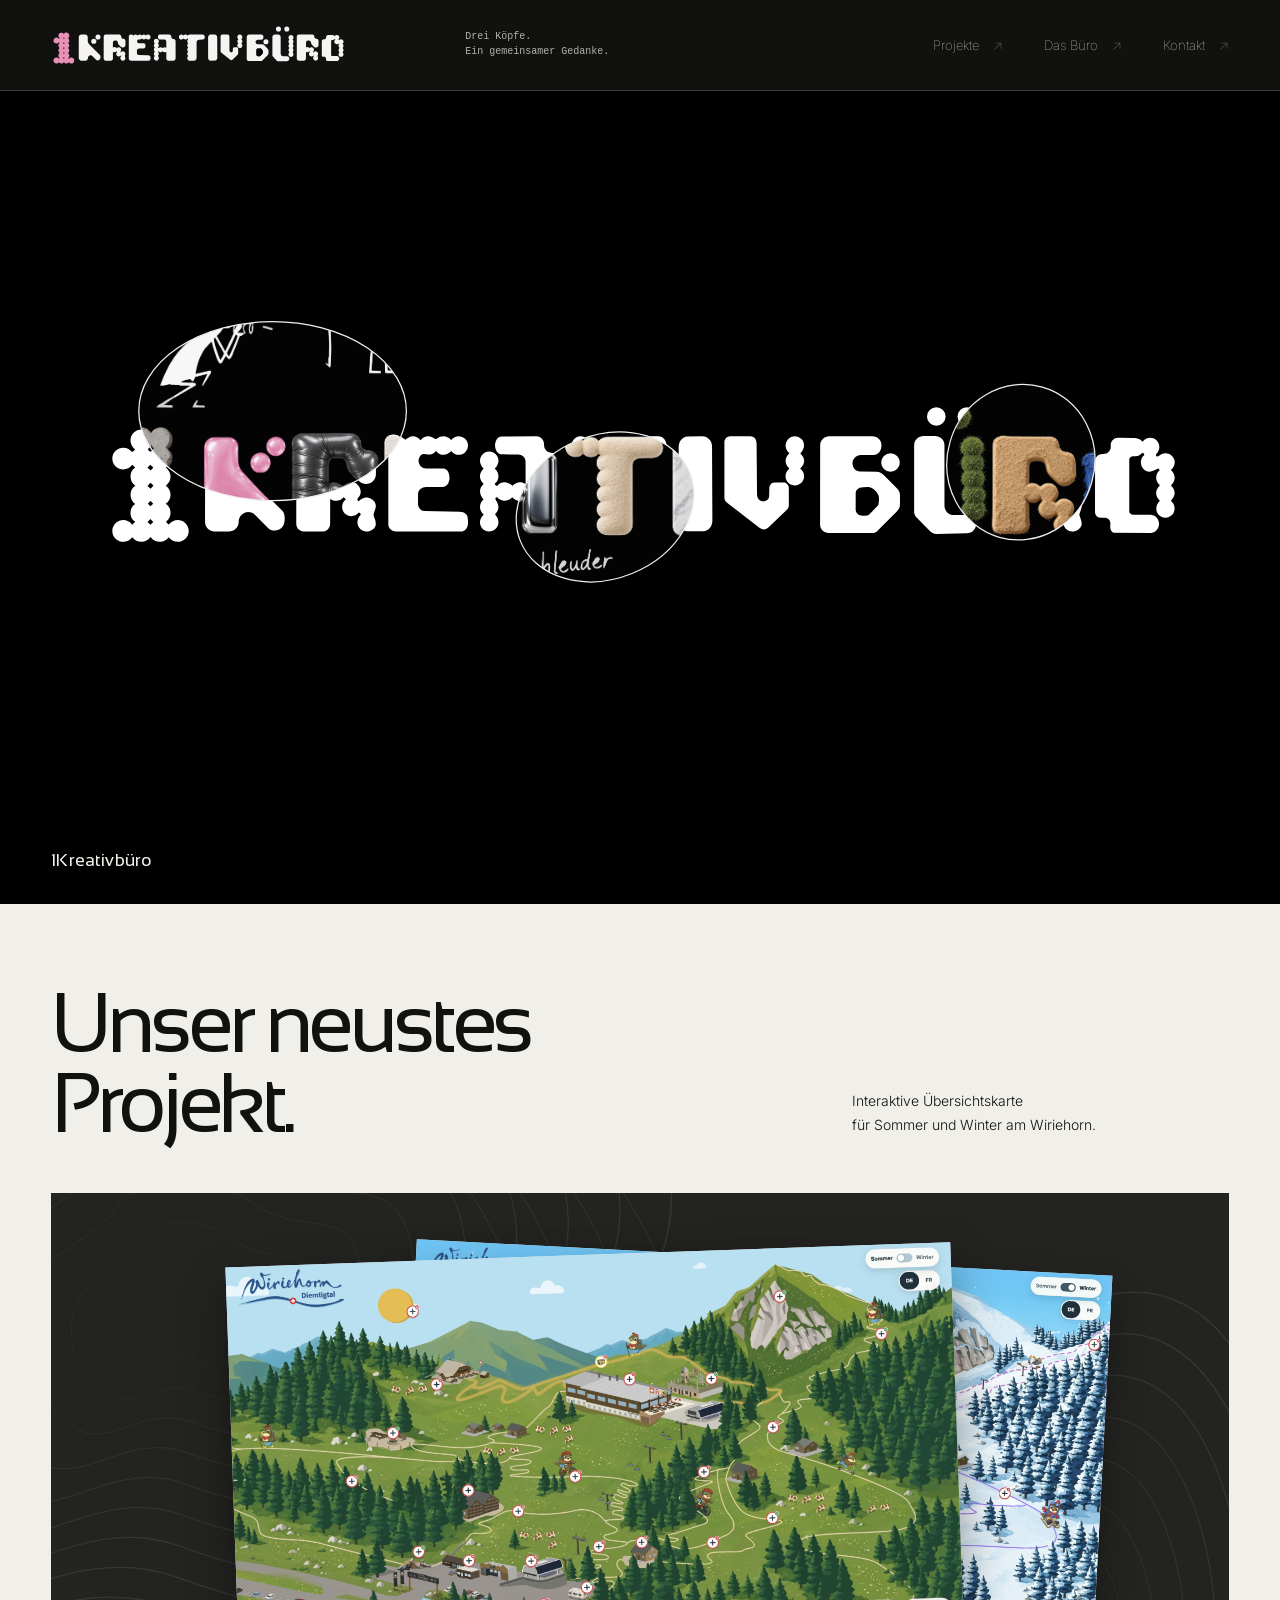
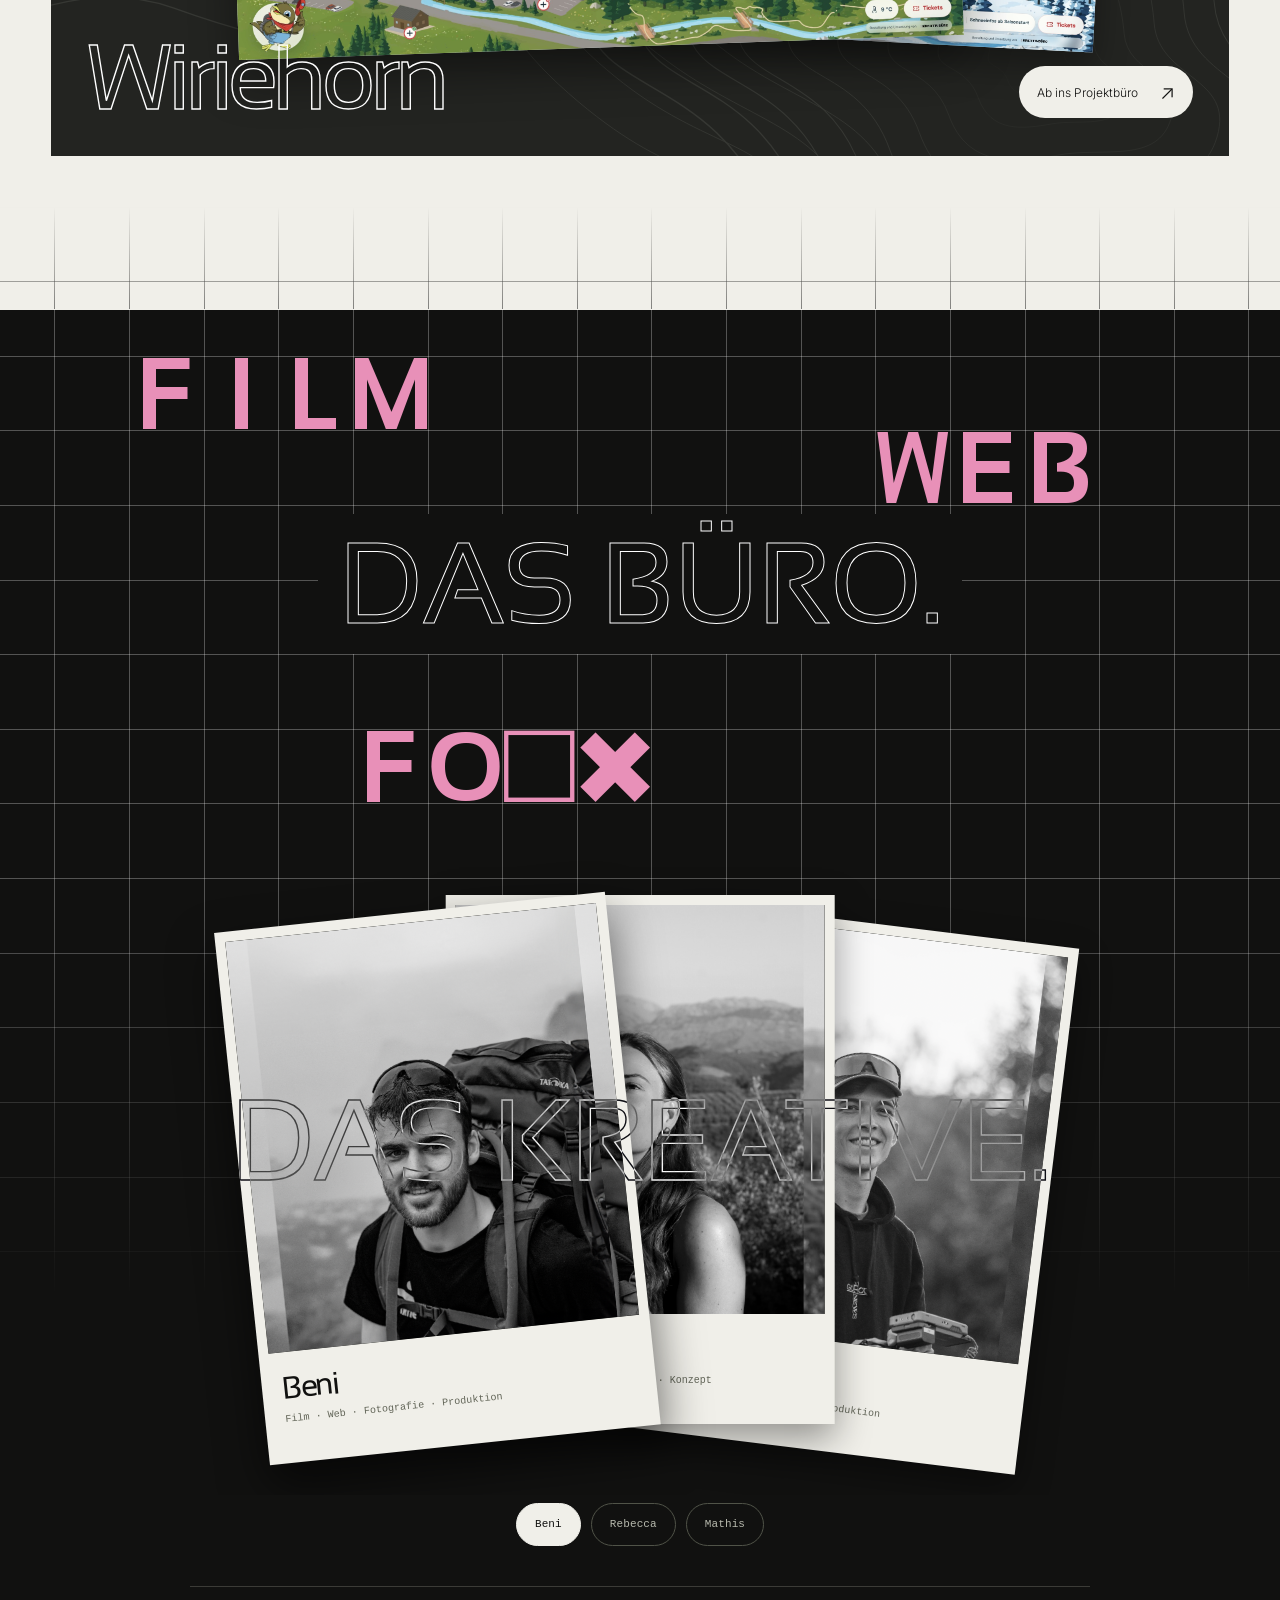
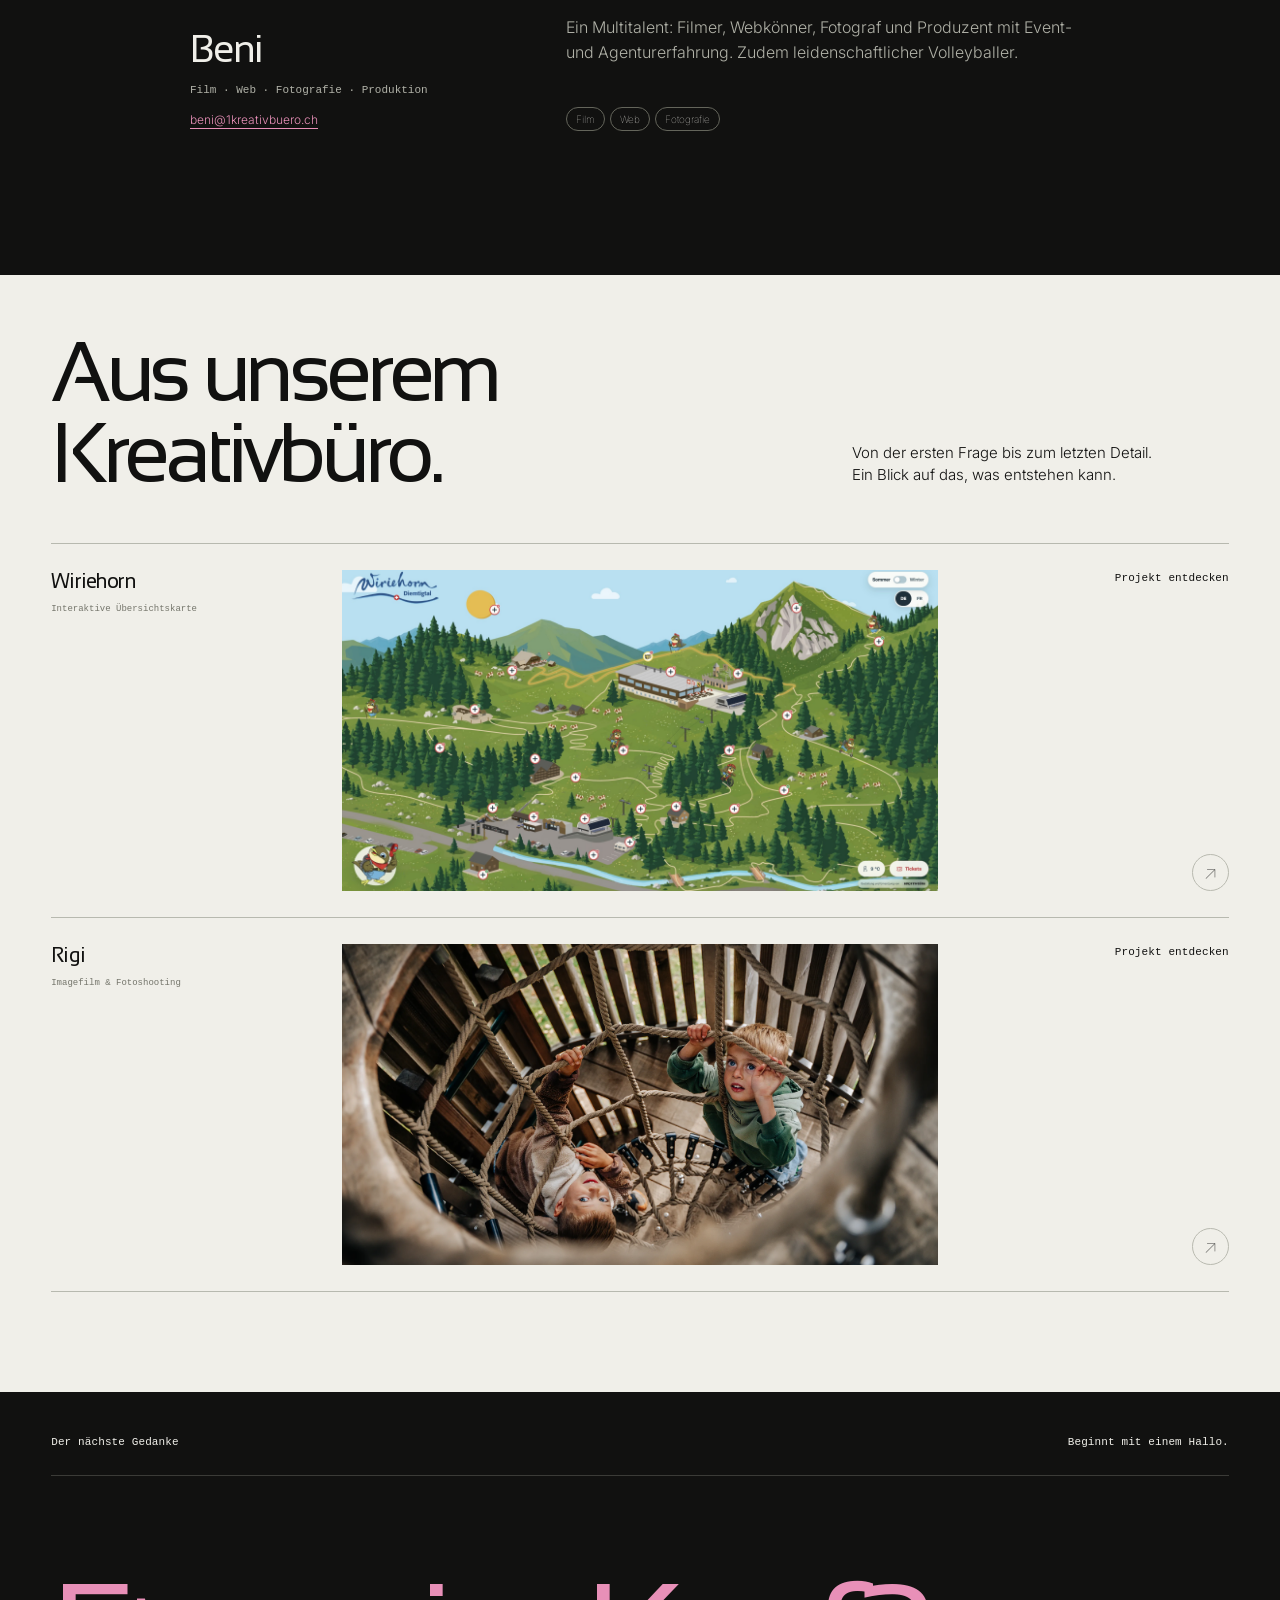
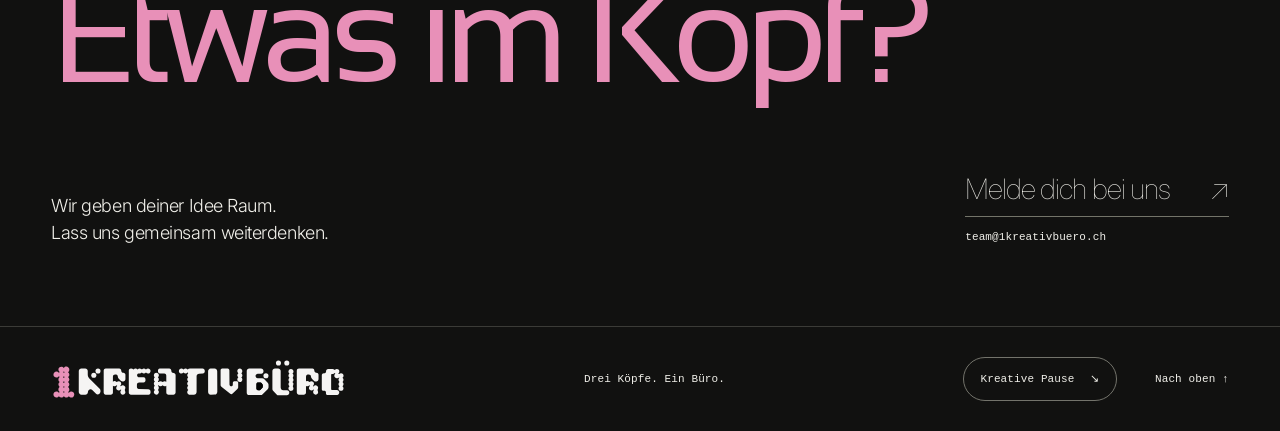
==== commit 23a1a453: "SEO Optimierung" ====
--- a/index.html
+++ b/index.html
@@ -3,21 +3,49 @@
 <head>
   <meta charset="utf-8">
   <meta name="viewport" content="width=device-width, initial-scale=1">
-  <meta name="description" content="1Kreativbüro. Drei Kreativköpfe, ein gemeinsames Büro. Ein erster Einblick in unsere Ideen, Menschen und Arbeiten.">
+  <meta name="description" content="1Kreativbüro: Beni, Rebecca und Mathis. Drei kreative Köpfe für Film, Fotografie, Illustration und Web. Entdecke unsere Projekte.">
   <meta name="theme-color" content="#111110">
-  <meta name="robots" content="noindex, nofollow">
   <title>1Kreativbüro — Drei Köpfe. Ein Büro.</title>
+  <!-- SEO:START -->
+  <link rel="canonical" href="https://1kreativbuero.ch/">
+  <meta property="og:type" content="website">
+  <meta property="og:site_name" content="1Kreativbüro">
+  <meta property="og:locale" content="de_CH">
+  <meta property="og:title" content="1Kreativbüro — Drei Köpfe. Ein Büro.">
+  <meta property="og:description" content="1Kreativbüro: Beni, Rebecca und Mathis. Drei kreative Köpfe für Film, Fotografie, Illustration und Web. Entdecke unsere Projekte.">
+  <meta property="og:url" content="https://1kreativbuero.ch/">
+  <meta property="og:image" content="https://1kreativbuero.ch/assets/social/studio.jpg">
+  <meta property="og:image:type" content="image/jpeg">
+  <meta property="og:image:width" content="1200">
+  <meta property="og:image:height" content="630">
+  <meta property="og:image:alt" content="1Kreativbüro als farbige Materialbuchstaben auf schwarzem Hintergrund.">
+  <meta name="twitter:card" content="summary_large_image">
+  <meta name="twitter:title" content="1Kreativbüro — Drei Köpfe. Ein Büro.">
+  <meta name="twitter:description" content="1Kreativbüro: Beni, Rebecca und Mathis. Drei kreative Köpfe für Film, Fotografie, Illustration und Web. Entdecke unsere Projekte.">
+  <meta name="twitter:image" content="https://1kreativbuero.ch/assets/social/studio.jpg">
+  <meta name="twitter:image:alt" content="1Kreativbüro als farbige Materialbuchstaben auf schwarzem Hintergrund.">
+  <script type="application/ld+json">{
+  "@context": "https://schema.org",
+  "@type": "Organization",
+  "@id": "https://1kreativbuero.ch/#organization",
+  "name": "1Kreativbüro",
+  "url": "https://1kreativbuero.ch/",
+  "logo": "https://1kreativbuero.ch/assets/LogoNavbar.svg",
+  "email": "team@1kreativbuero.ch",
+  "description": "Drei kreative Köpfe für Film, Fotografie, Illustration und Web."
+}</script>
+  <!-- SEO:END -->
   <link rel="icon" href="assets/favicon.svg" type="image/svg+xml">
   <link rel="preconnect" href="https://fonts.googleapis.com">
   <link rel="preconnect" href="https://fonts.gstatic.com" crossorigin>
   <link href="https://fonts.googleapis.com/css2?family=Inter:wght@100;300&amp;family=Sansation:ital,wght@0,300;0,400;0,700;1,300;1,400;1,700&amp;display=swap" rel="stylesheet">
-  <link rel="stylesheet" href="styles.css?v=72">
+  <link rel="stylesheet" href="styles.css?v=74">
   <!-- Gemeinsame Helfer und Daten vor den Seiten-Scripts laden. -->
   <script defer src="navigation.js?v=1"></script>
   <script defer src="shared.js?v=47"></script>
-  <script defer src="content.js?v=66"></script>
+  <script defer src="content.js?v=68"></script>
   <script defer src="studio.js?v=62"></script>
-  <script defer src="app.js?v=53"></script>
+  <script defer src="app.js?v=54"></script>
   <script defer src="background-motion.js?v=71"></script>
   <script defer src="hero-reveal.js?v=57"></script>
   <script defer src="creative-pause.js?v=3"></script>
@@ -31,7 +59,7 @@
   </header>
 
   <main id="inhalt">
-    <section class="hero" aria-label="1Kreativbüro entdecken">
+    <section class="hero" aria-labelledby="home-title">
       <div class="hero-composition hero-reveal">
         <svg class="hero-reveal-stage" viewBox="0 0 1474.02 680.31" aria-labelledby="reveal-title reveal-description">
           <title id="reveal-title">1Kreativbüro entdecken</title>
@@ -53,6 +81,7 @@
           </g>
         </svg>
       </div>
+      <h1 class="hero-site-title" id="home-title">1Kreativbüro</h1>
     </section>
 
     <section class="featured section-pad" id="highlight" aria-labelledby="featured-title">
--- a/styles.css
+++ b/styles.css
@@ -432,6 +432,8 @@
 /* Rigi nutzt das gemeinsame Kapitelraster; Filmstills bleiben unbeschnitten. */
 .rigi-page .journey-step:first-child .journey-copy { margin-bottom: 28px; }
 .rigi-film-gallery img { aspect-ratio: 16 / 9; object-fit: contain; }
+.rigi-photo-gallery { grid-template-columns: repeat(2, minmax(0, 1fr)); gap: 24px; }
+.rigi-photo-gallery > figure:first-child, .rigi-photo-gallery > figure:last-child { grid-column: 1 / -1; }
 .rigi-photo-gallery img { aspect-ratio: auto; object-fit: contain; }
 .rigi-film-player { margin-bottom: 28px; }
 .rigi-film-player video { aspect-ratio: 16 / 9; }
@@ -607,3 +609,6 @@
 @media (prefers-reduced-motion: reduce) {
   .creative-pause-trigger { transition: none; }
 }
+
+/* Sichtbare Hauptüberschrift als ruhige Beschriftung unter dem grafischen Hero. */
+.hero .hero-site-title { position: relative; margin: 14px 0 0; font: 400 18px/1.4 var(--title-font); letter-spacing: .01em; color: var(--paper); }
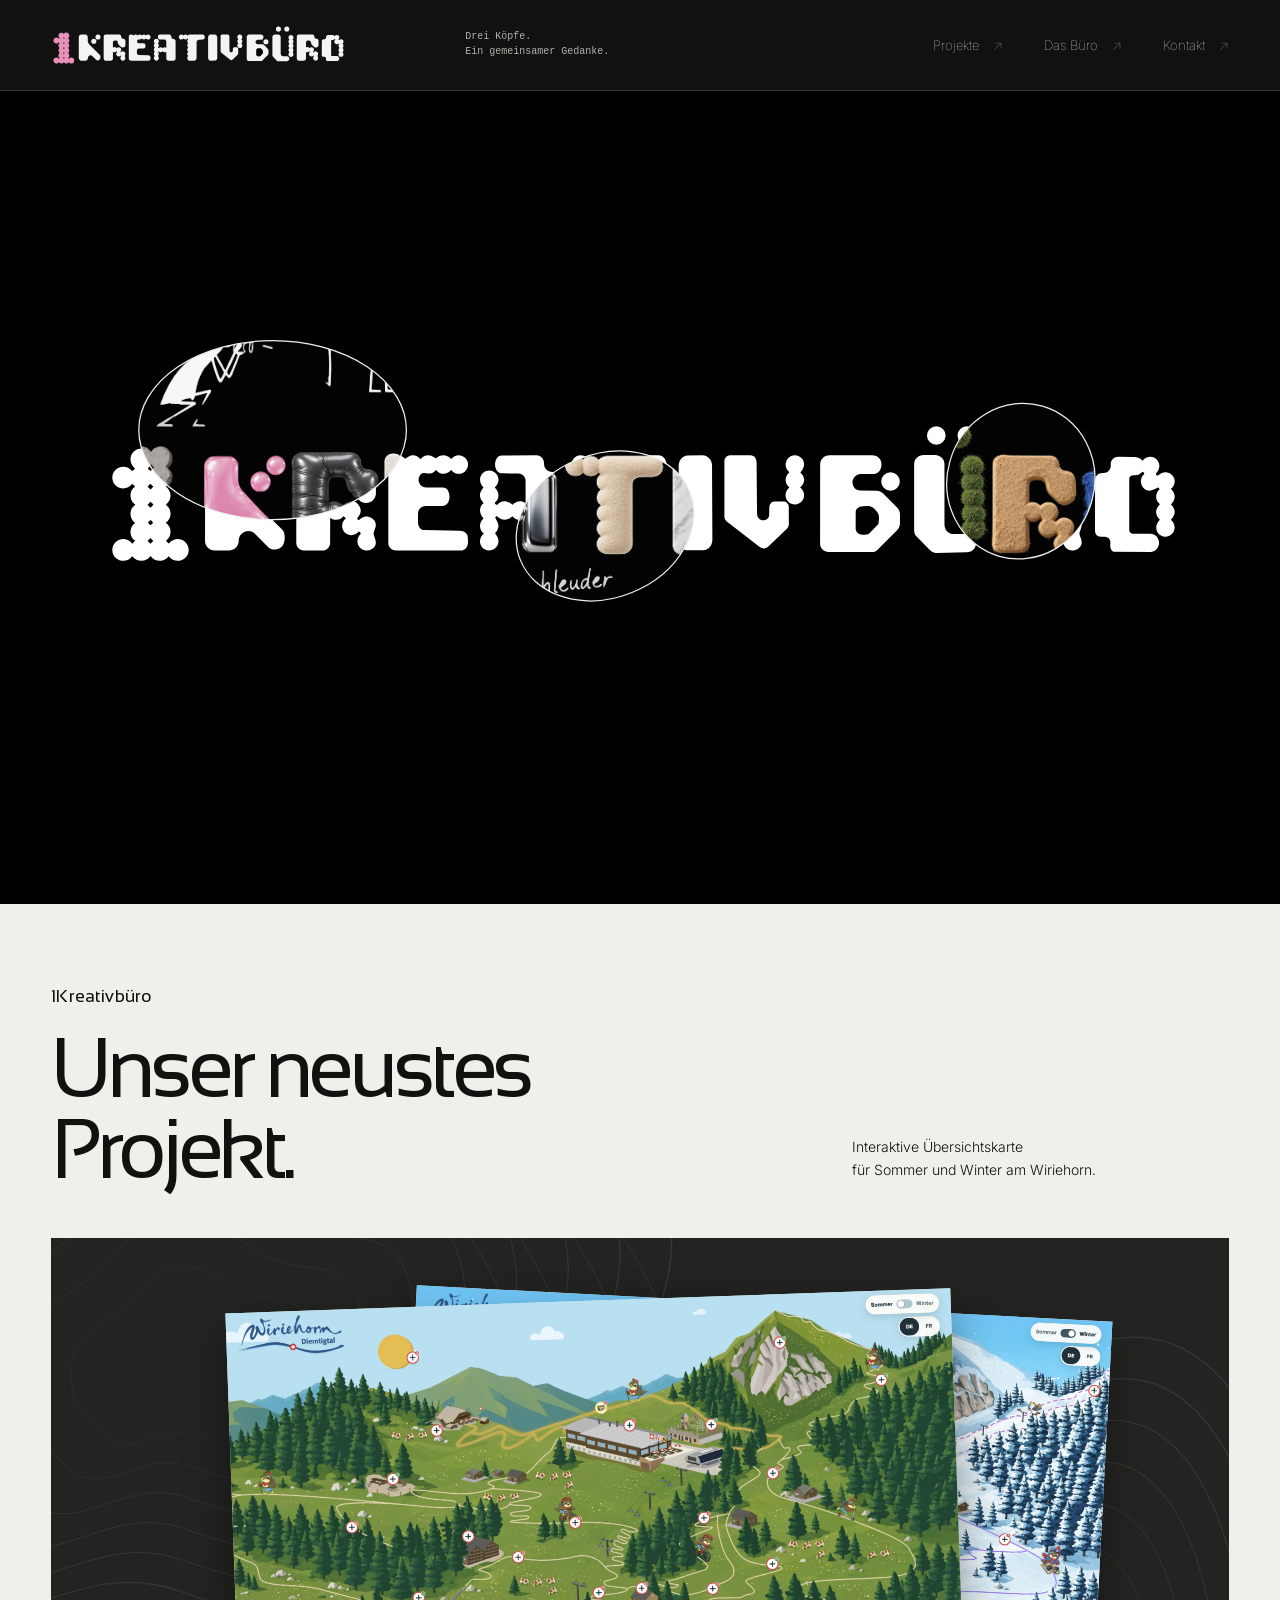
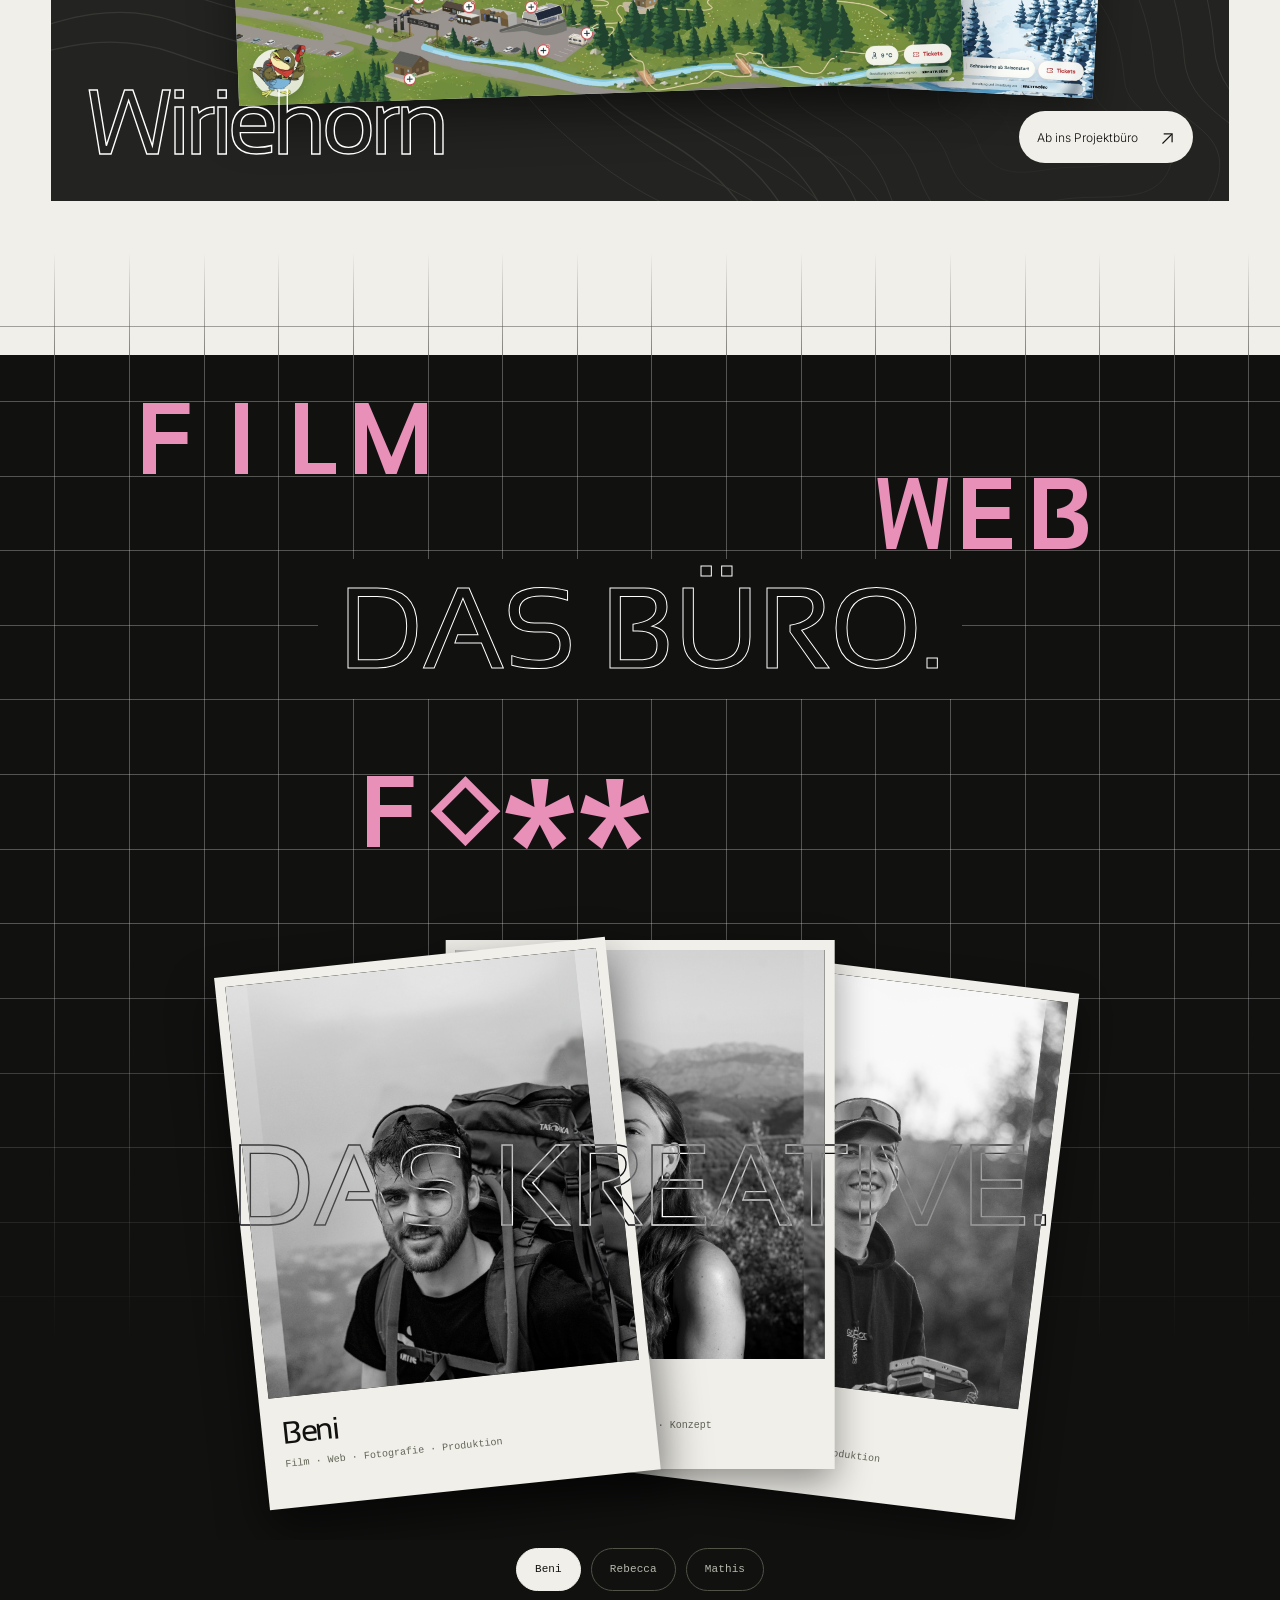
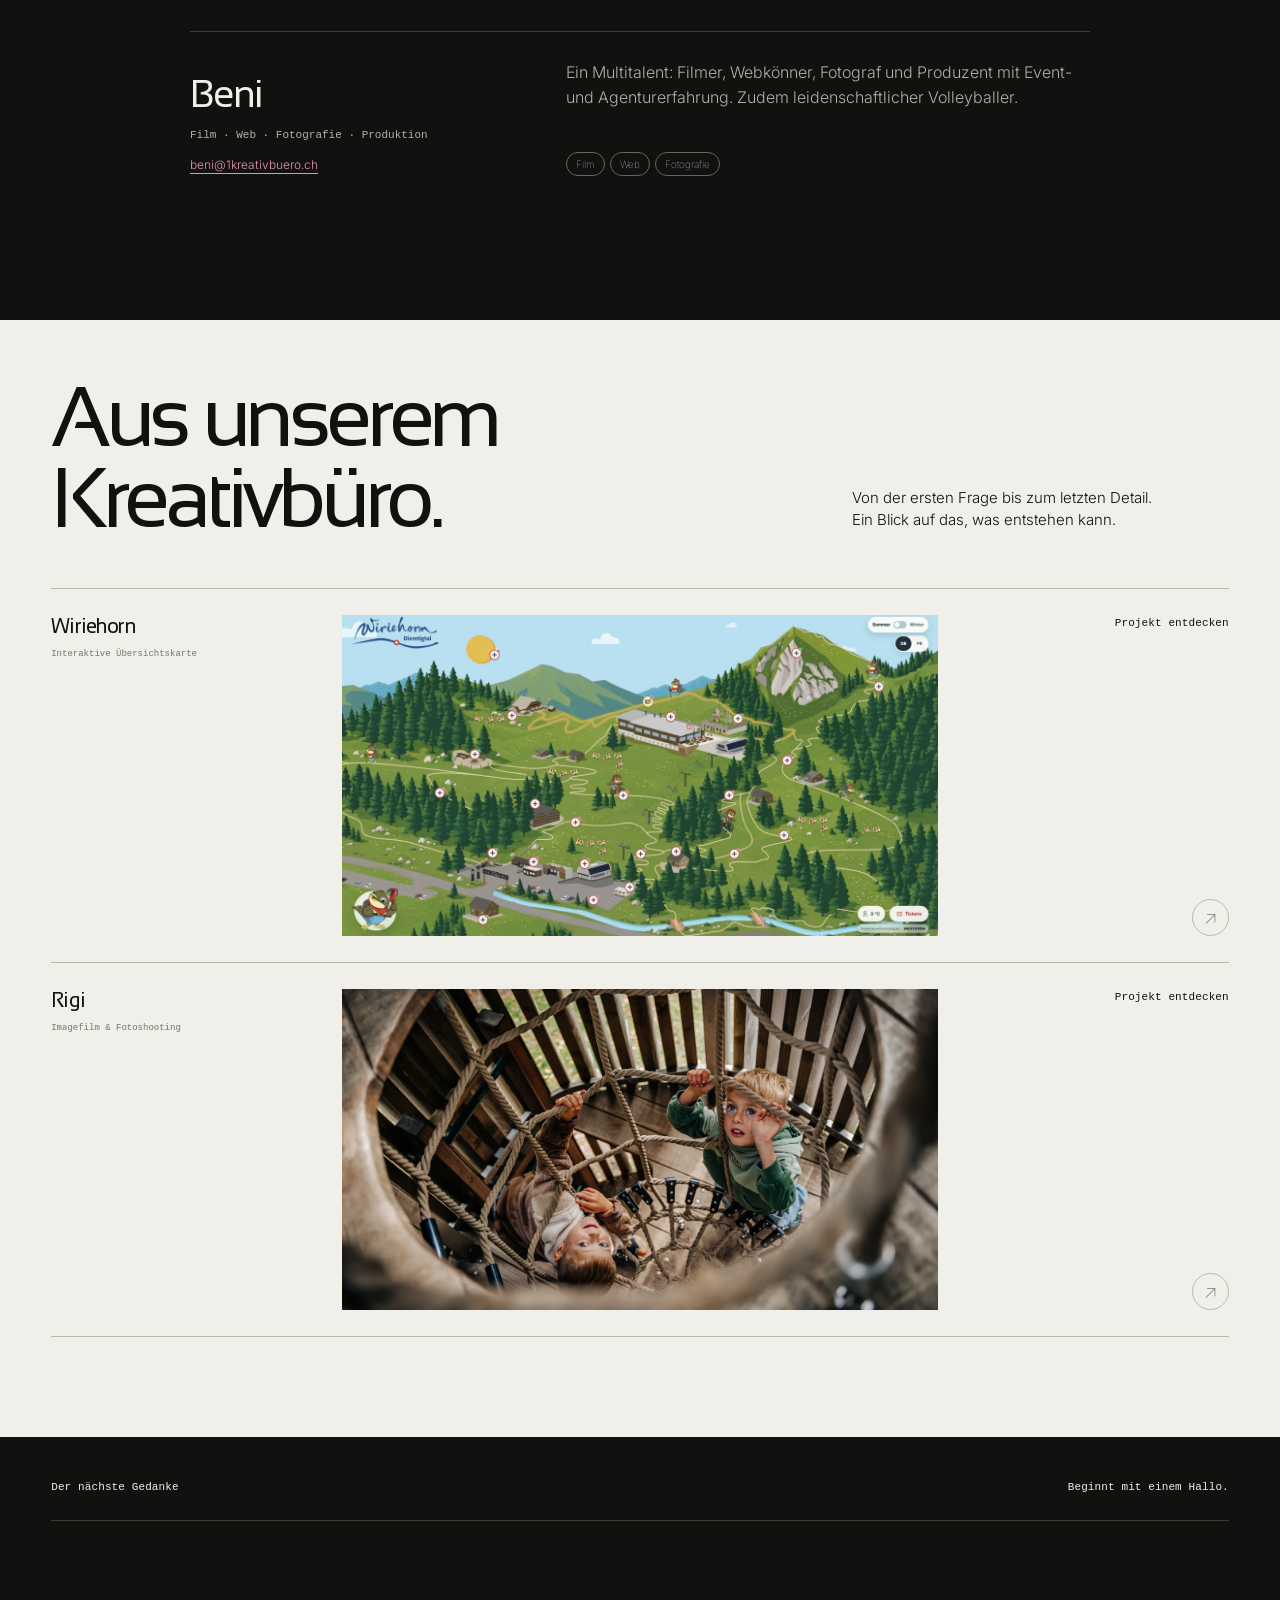
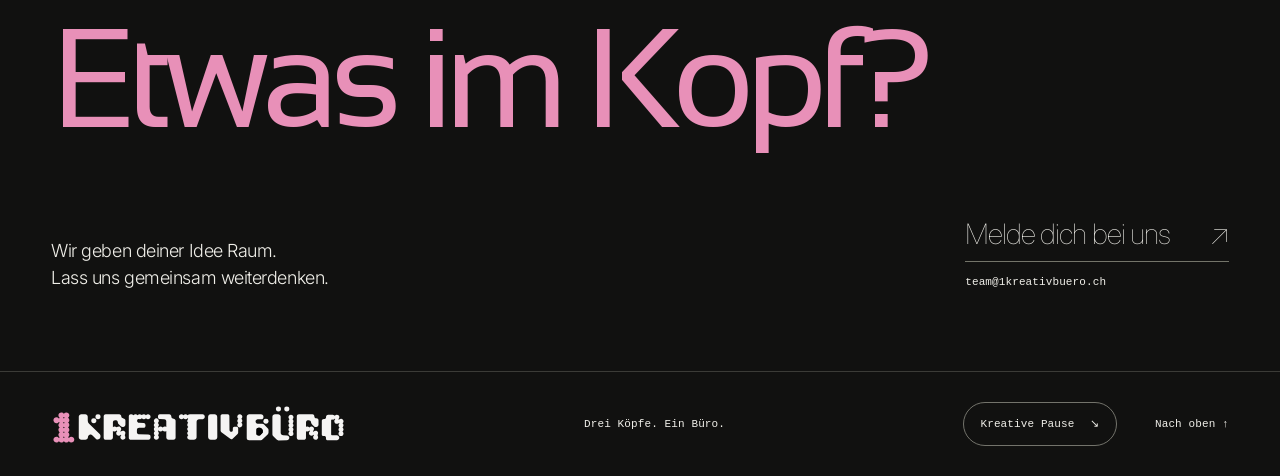
==== commit aee83905: "Security Updates" ====
--- a/index.html
+++ b/index.html
@@ -39,7 +39,7 @@
   <link rel="preconnect" href="https://fonts.googleapis.com">
   <link rel="preconnect" href="https://fonts.gstatic.com" crossorigin>
   <link href="https://fonts.googleapis.com/css2?family=Inter:wght@100;300&amp;family=Sansation:ital,wght@0,300;0,400;0,700;1,300;1,400;1,700&amp;display=swap" rel="stylesheet">
-  <link rel="stylesheet" href="styles.css?v=74">
+  <link rel="stylesheet" href="styles.css?v=75">
   <!-- Gemeinsame Helfer und Daten vor den Seiten-Scripts laden. -->
   <script defer src="navigation.js?v=1"></script>
   <script defer src="shared.js?v=47"></script>
@@ -48,7 +48,7 @@
   <script defer src="app.js?v=54"></script>
   <script defer src="background-motion.js?v=71"></script>
   <script defer src="hero-reveal.js?v=57"></script>
-  <script defer src="creative-pause.js?v=3"></script>
+  <script defer src="creative-pause.js?v=4"></script>
 </head>
 <body>
   <a class="skip-link" href="#inhalt">Zum Inhalt</a>
@@ -59,7 +59,7 @@
   </header>
 
   <main id="inhalt">
-    <section class="hero" aria-labelledby="home-title">
+    <section class="hero" aria-label="1Kreativbüro entdecken">
       <div class="hero-composition hero-reveal">
         <svg class="hero-reveal-stage" viewBox="0 0 1474.02 680.31" aria-labelledby="reveal-title reveal-description">
           <title id="reveal-title">1Kreativbüro entdecken</title>
@@ -81,10 +81,10 @@
           </g>
         </svg>
       </div>
-      <h1 class="hero-site-title" id="home-title">1Kreativbüro</h1>
     </section>
 
     <section class="featured section-pad" id="highlight" aria-labelledby="featured-title">
+      <h1 class="hero-site-title" id="home-title">1Kreativbüro</h1>
       <div class="section-heading"><h2 id="featured-title">Unser neustes<br>Projekt.</h2><p>Interaktive Übersichtskarte<br>für Sommer und Winter am Wiriehorn.</p></div>
       <div class="feature-stage" id="feature-stage"></div>
     </section>
--- a/styles.css
+++ b/styles.css
@@ -611,4 +611,4 @@
 }
 
 /* Sichtbare Hauptüberschrift als ruhige Beschriftung unter dem grafischen Hero. */
-.hero .hero-site-title { position: relative; margin: 14px 0 0; font: 400 18px/1.4 var(--title-font); letter-spacing: .01em; color: var(--paper); }
+.featured .hero-site-title { margin: 0 0 20px; font: 400 18px/1.4 var(--title-font); letter-spacing: .01em; color: var(--ink); }
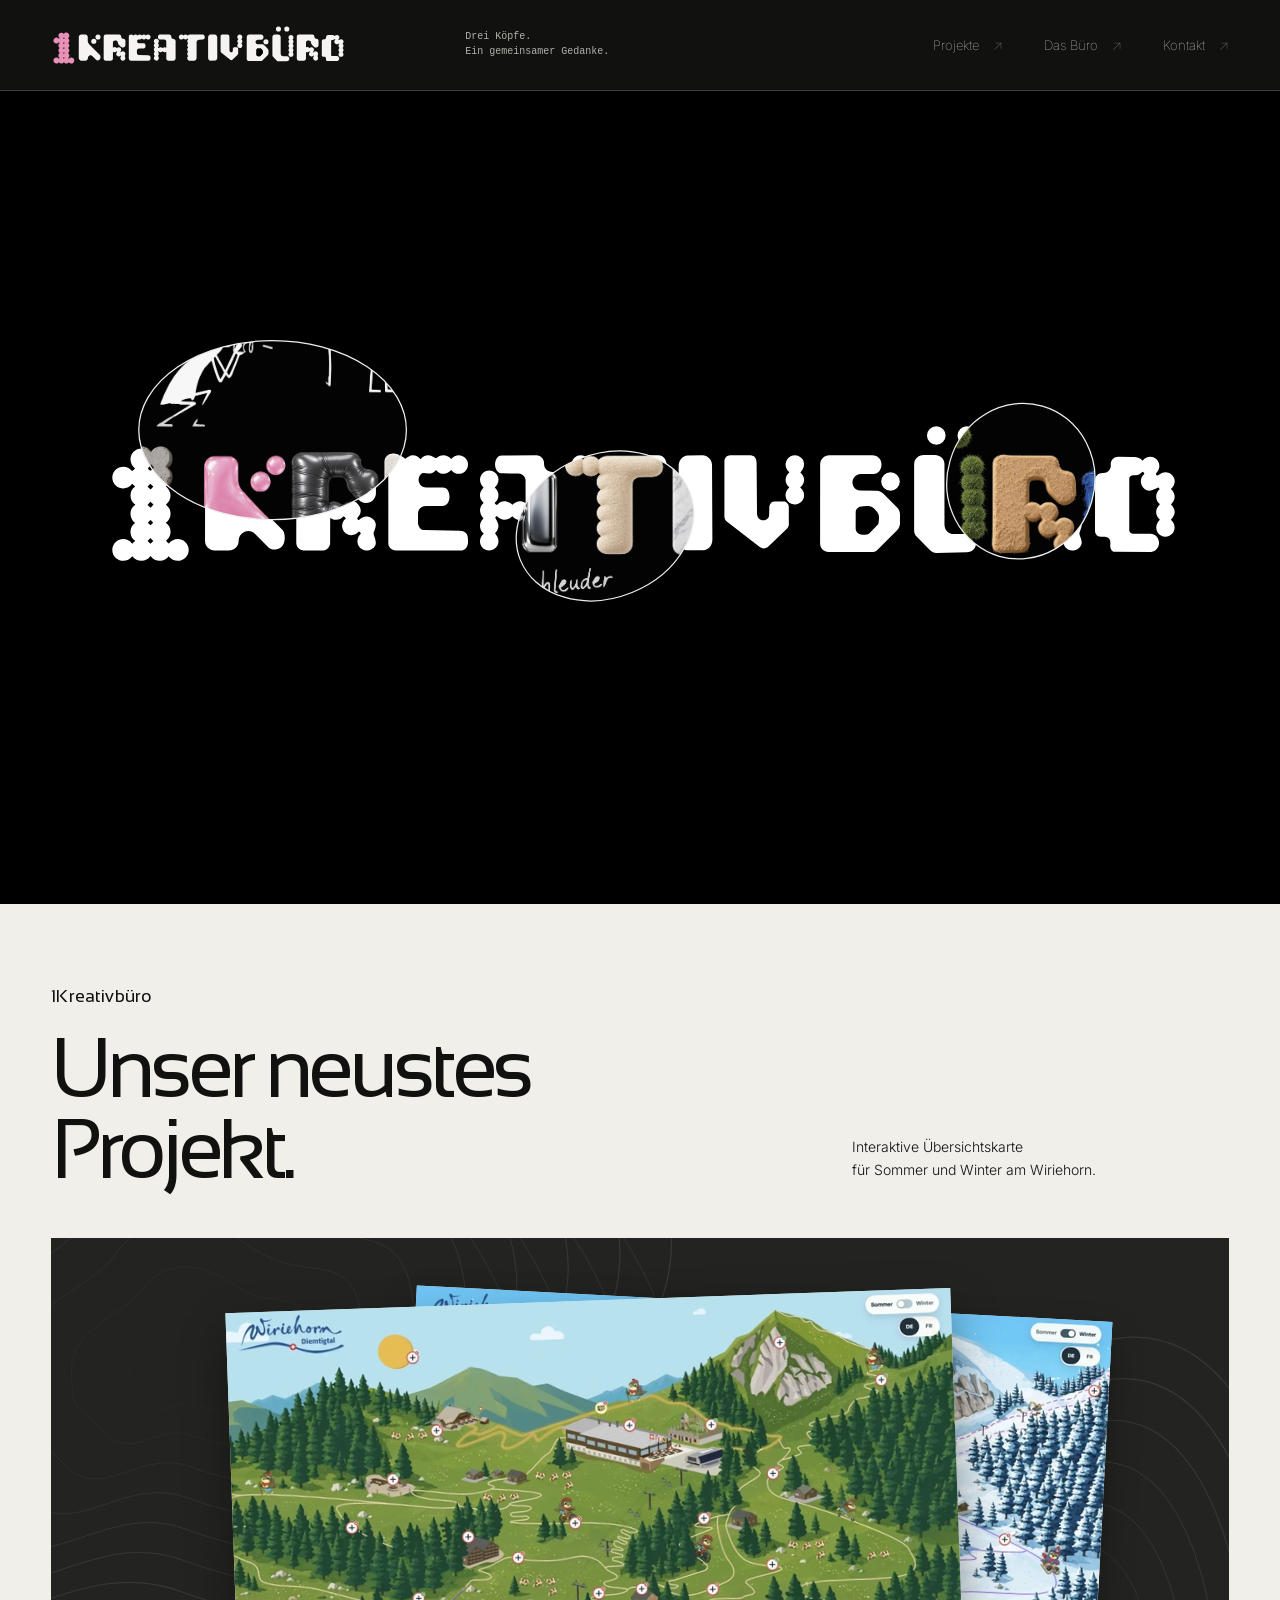
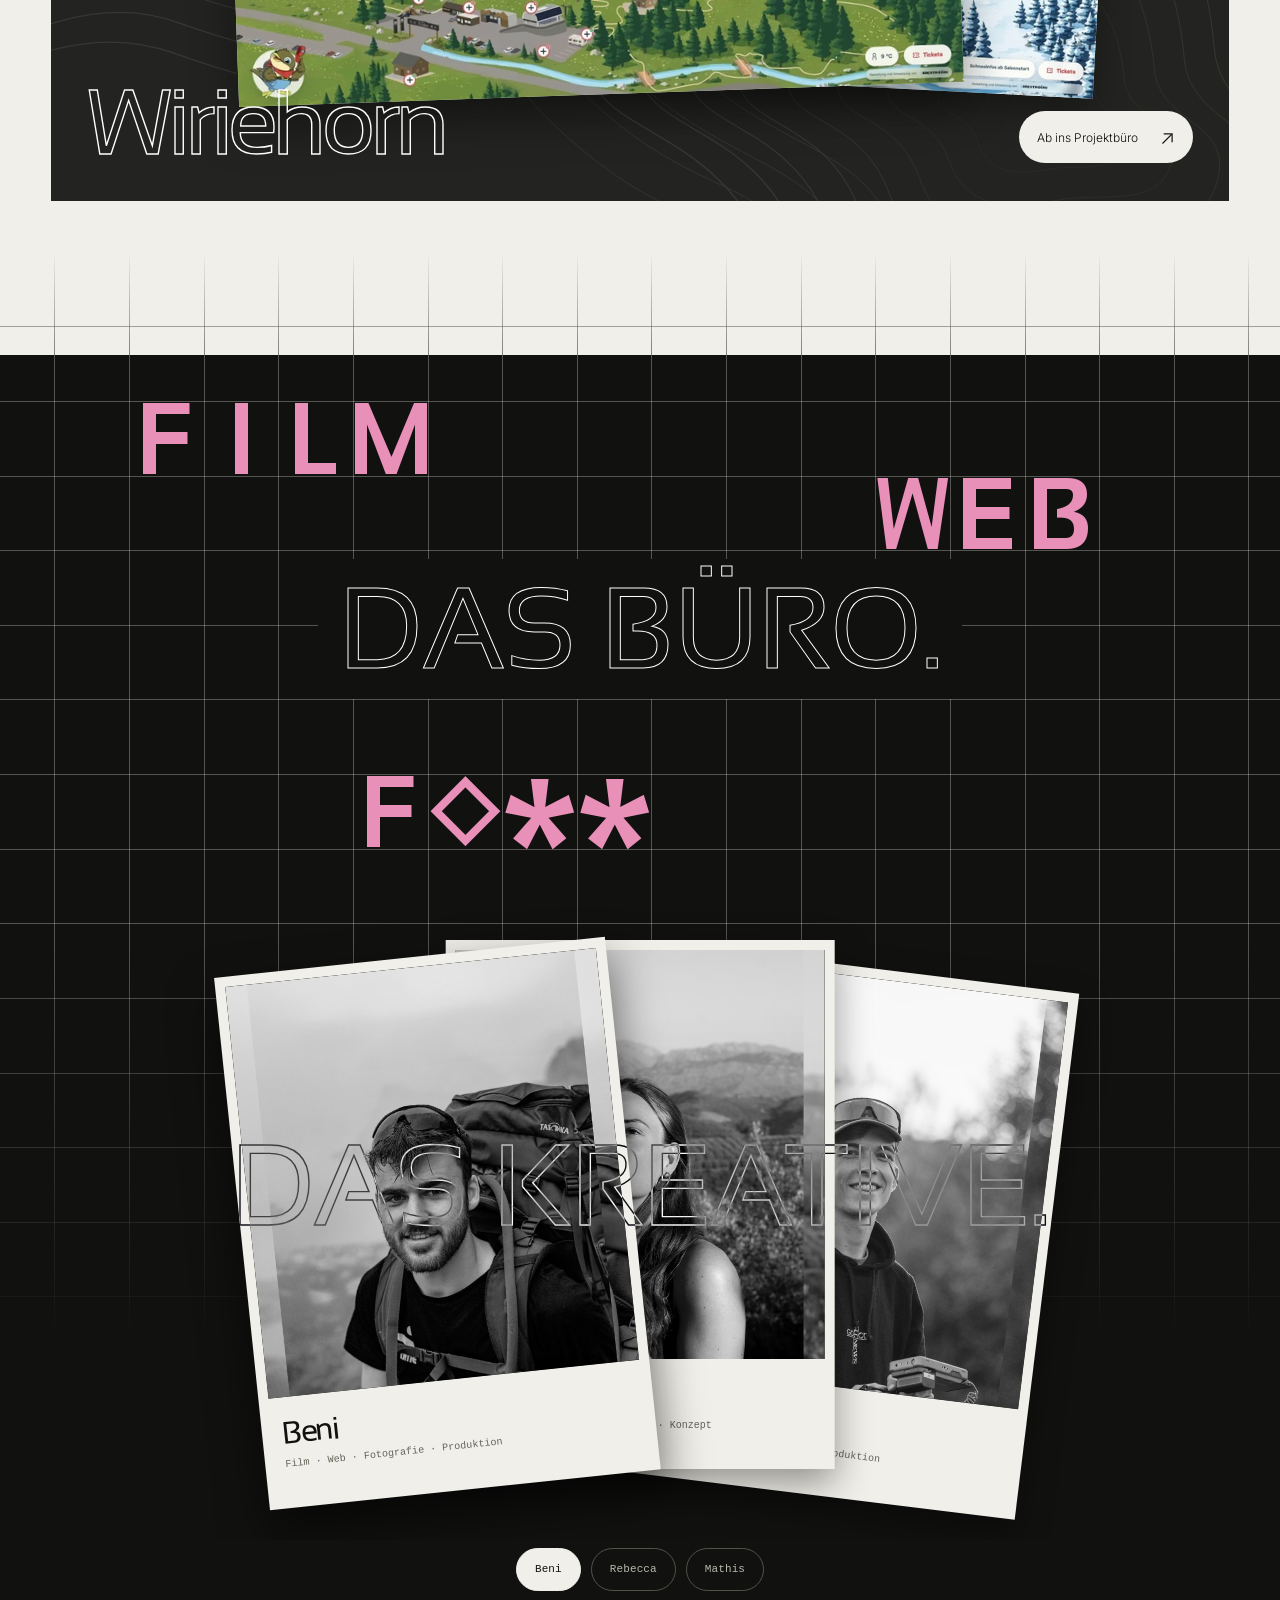
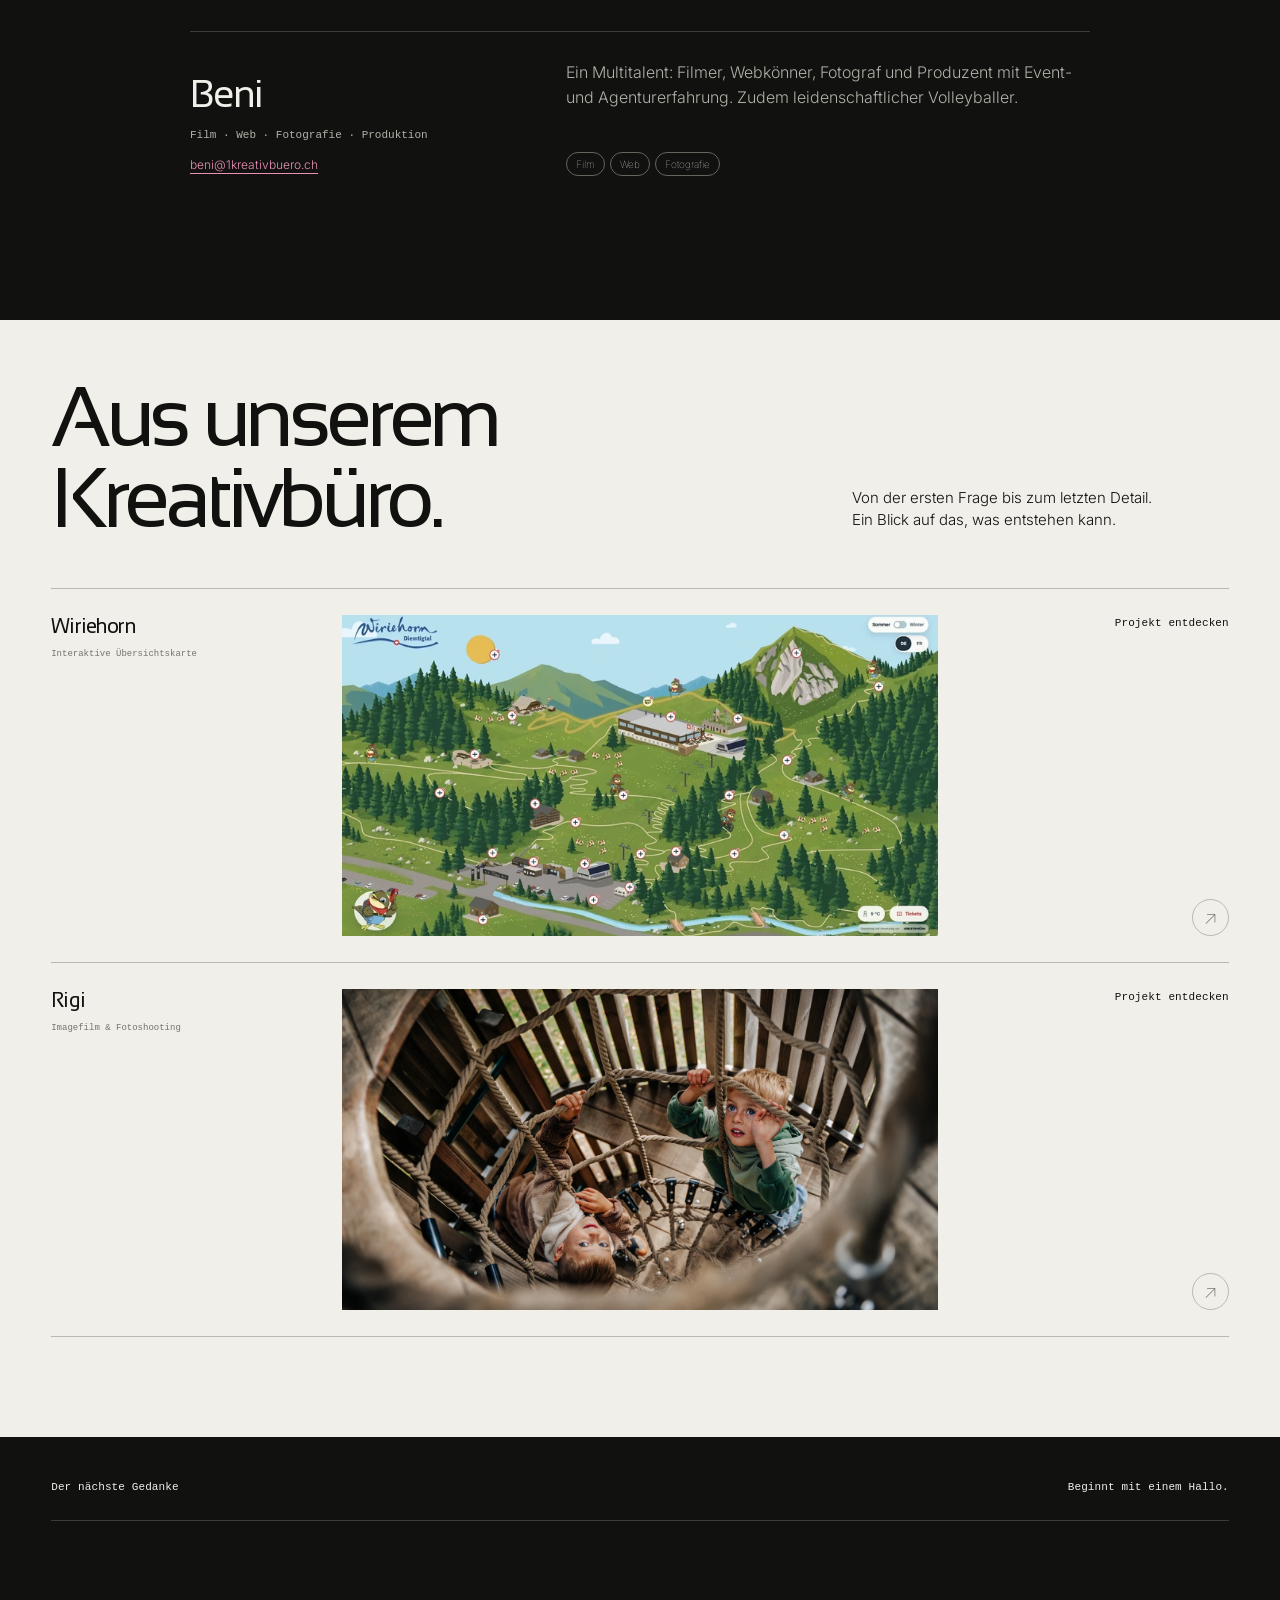
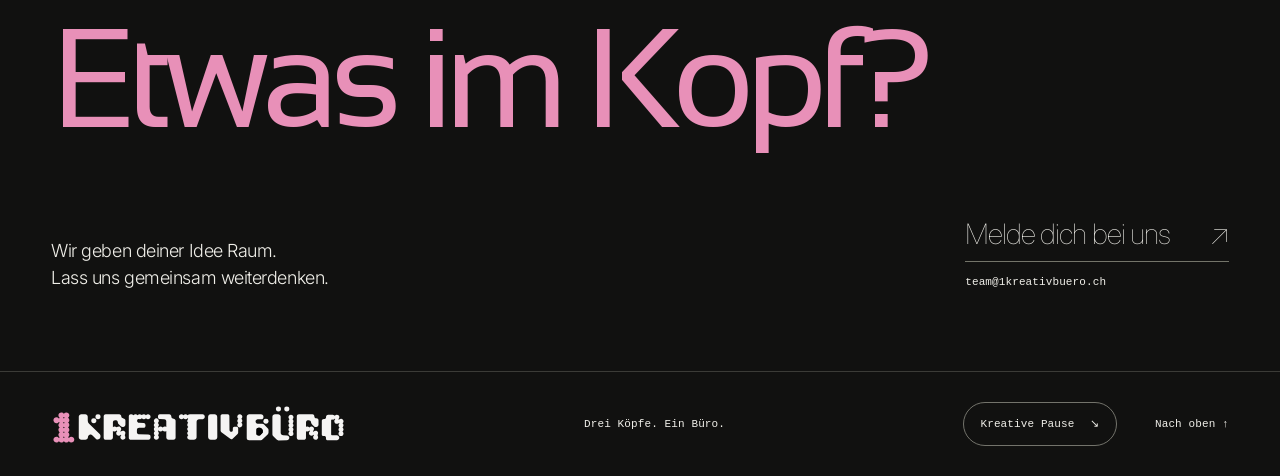
==== commit a2a0dfc9: "performance update" ====
--- a/index.html
+++ b/index.html
@@ -43,9 +43,9 @@
   <!-- Gemeinsame Helfer und Daten vor den Seiten-Scripts laden. -->
   <script defer src="navigation.js?v=1"></script>
   <script defer src="shared.js?v=47"></script>
-  <script defer src="content.js?v=68"></script>
-  <script defer src="studio.js?v=62"></script>
-  <script defer src="app.js?v=54"></script>
+  <script defer src="content.js?v=69"></script>
+  <script defer src="studio.js?v=63"></script>
+  <script defer src="app.js?v=55"></script>
   <script defer src="background-motion.js?v=71"></script>
   <script defer src="hero-reveal.js?v=57"></script>
   <script defer src="creative-pause.js?v=4"></script>
@@ -72,7 +72,7 @@
               <ellipse data-reveal-hole="2" cx="1180" cy="324" rx="83" ry="88" fill="black" transform="rotate(16 1180 324)"/>
             </mask>
           </defs>
-          <image href="assets/Background.png" width="1474.02" height="680.31" preserveAspectRatio="none"/>
+          <image href="assets/Background-3072.webp" width="1474.02" height="680.31" preserveAspectRatio="none"/>
           <image href="assets/LogoHeroOverlay.svg" width="1474.02" height="680.31" mask="url(#hero-reveal-mask)"/>
           <g class="hero-reveal-handles">
             <ellipse class="hero-reveal-handle" data-reveal-handle="0" cx="310" cy="255" rx="154" ry="103" tabindex="0" role="button" aria-label="Linkes Guckloch verschieben, mit Pfeiltasten oder Ziehen"/>
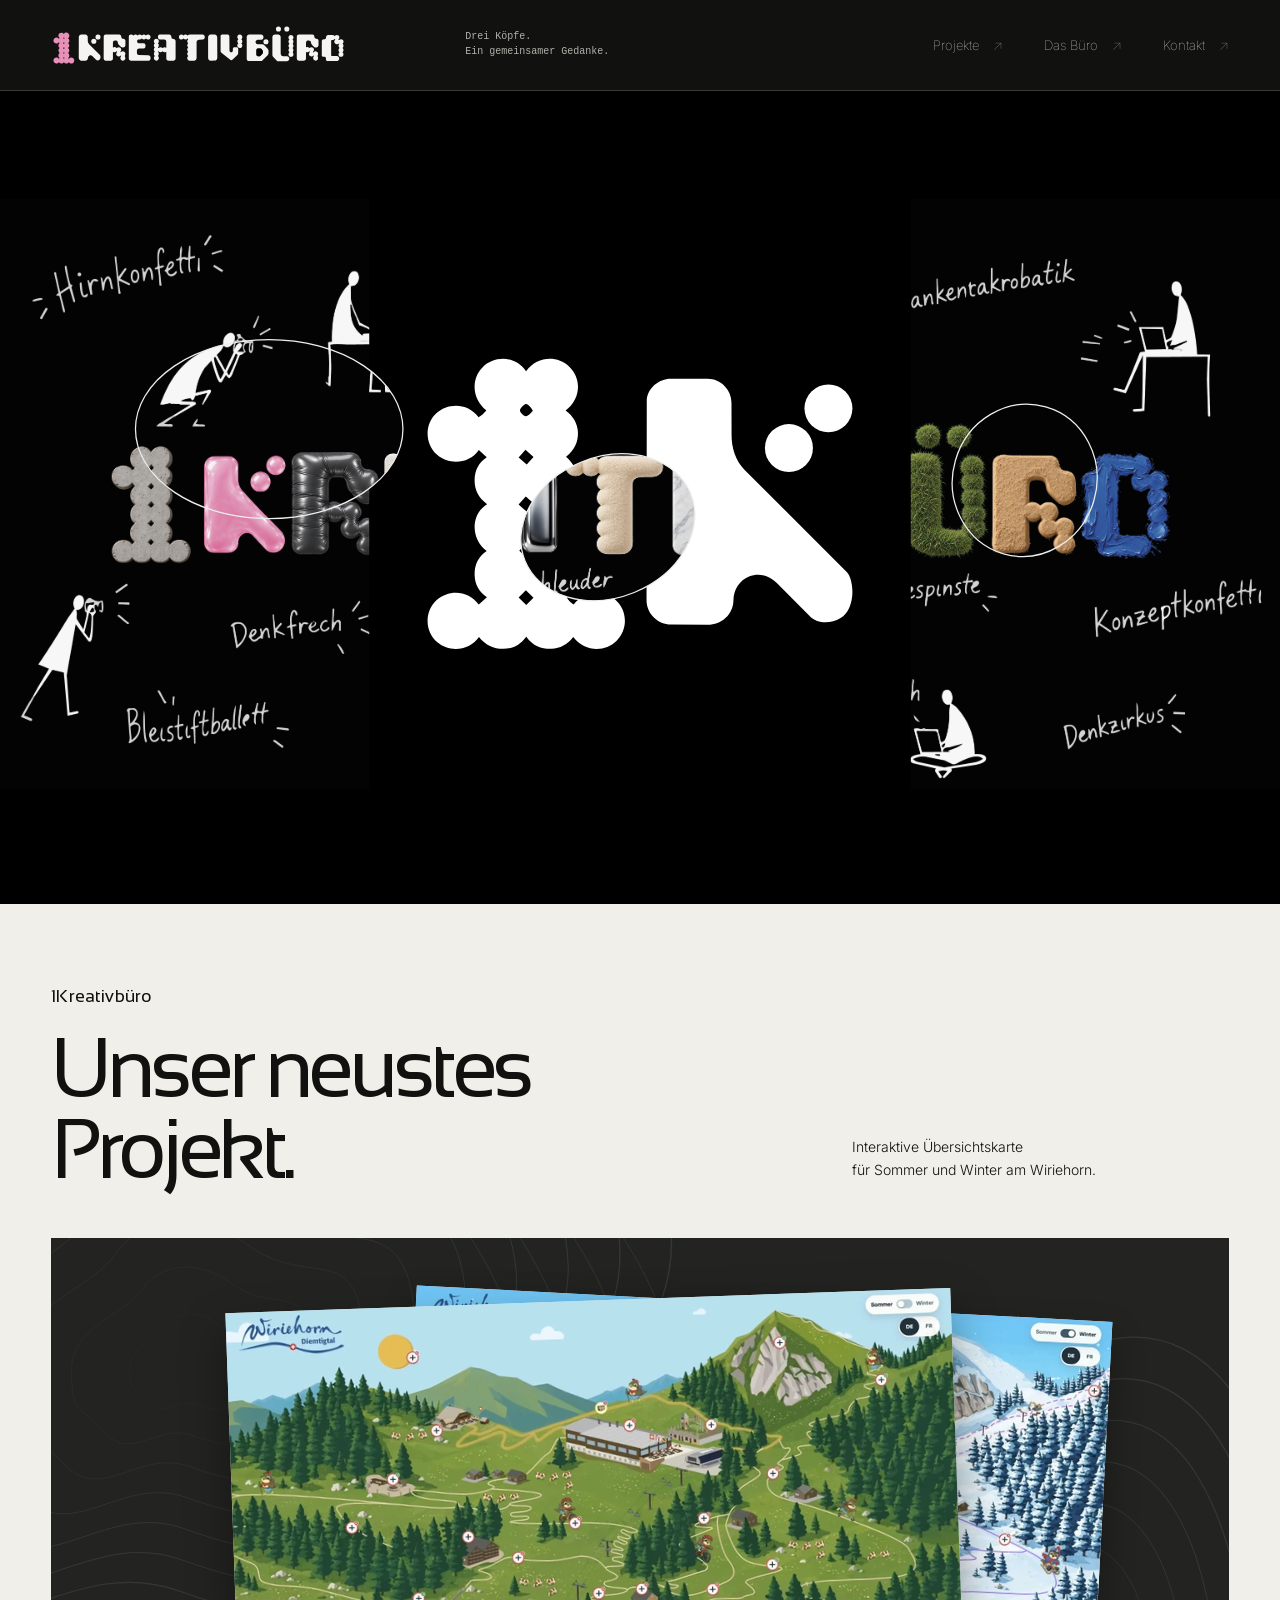
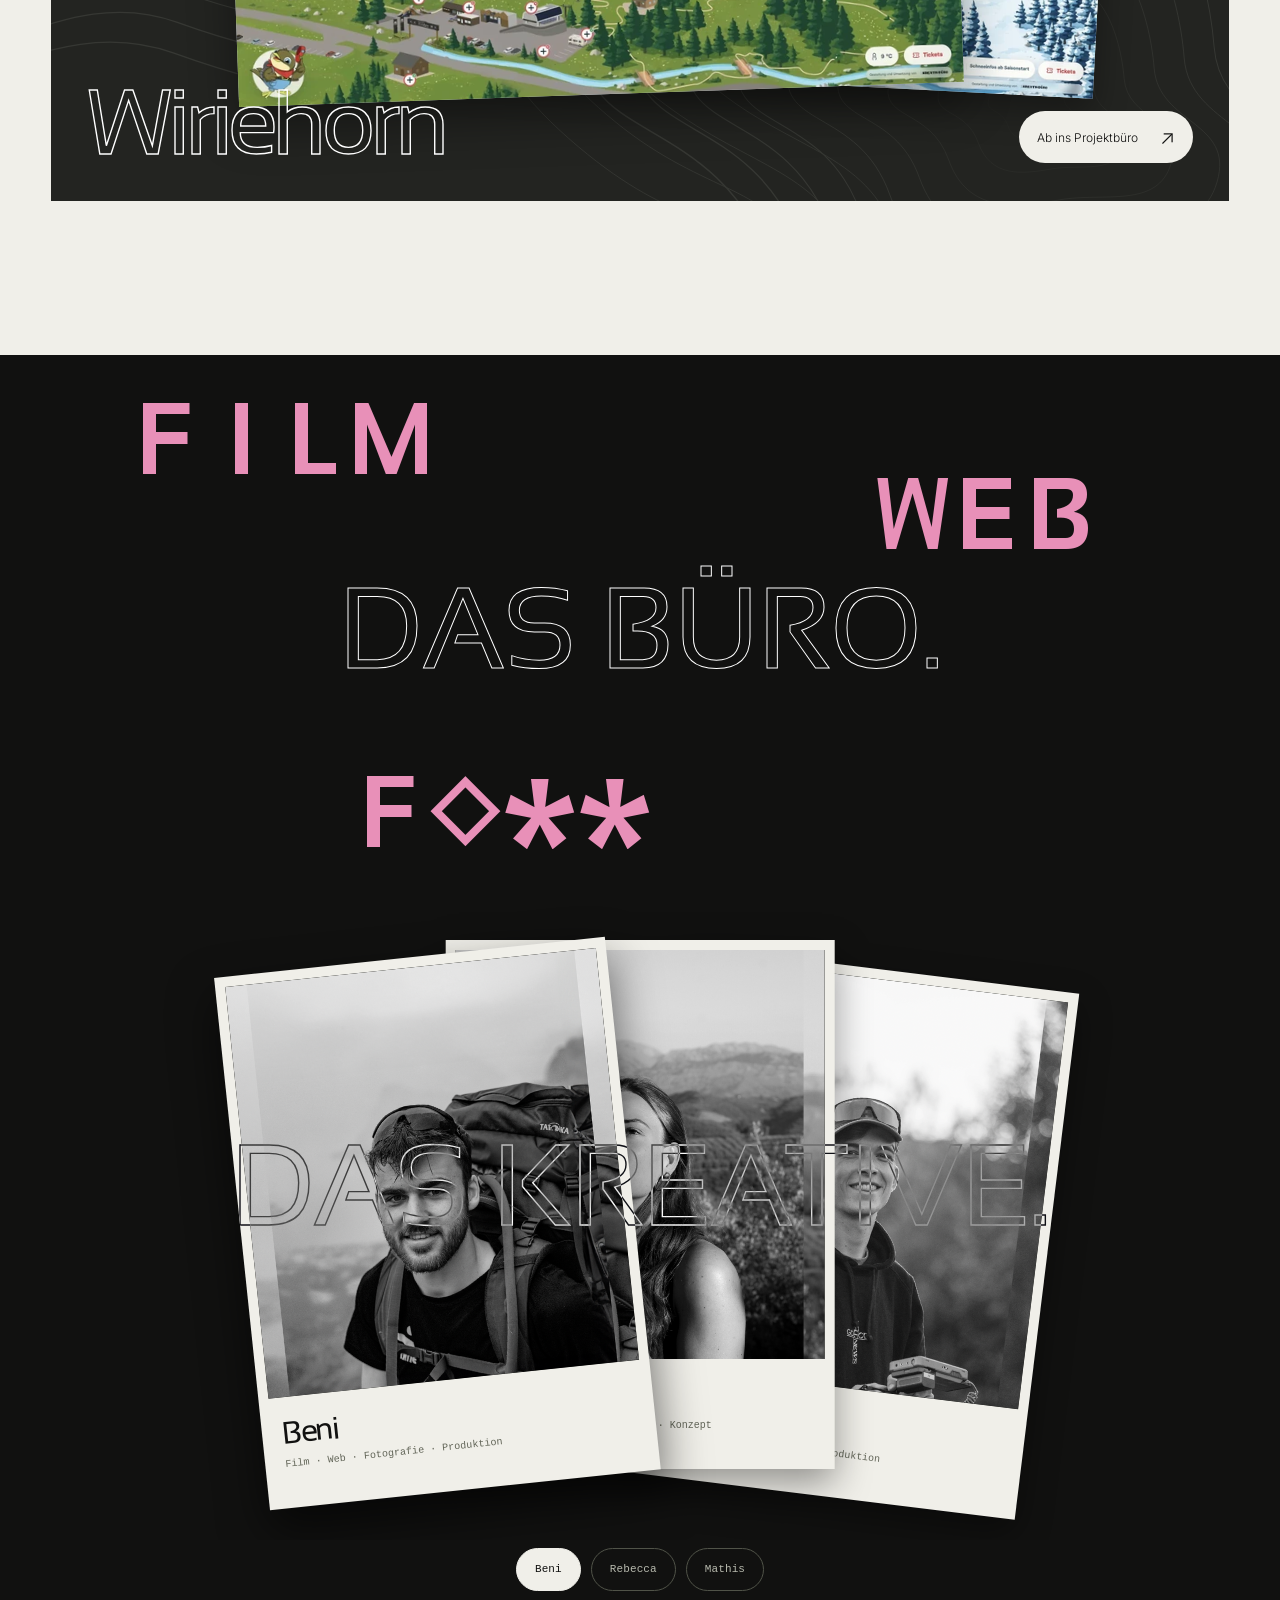
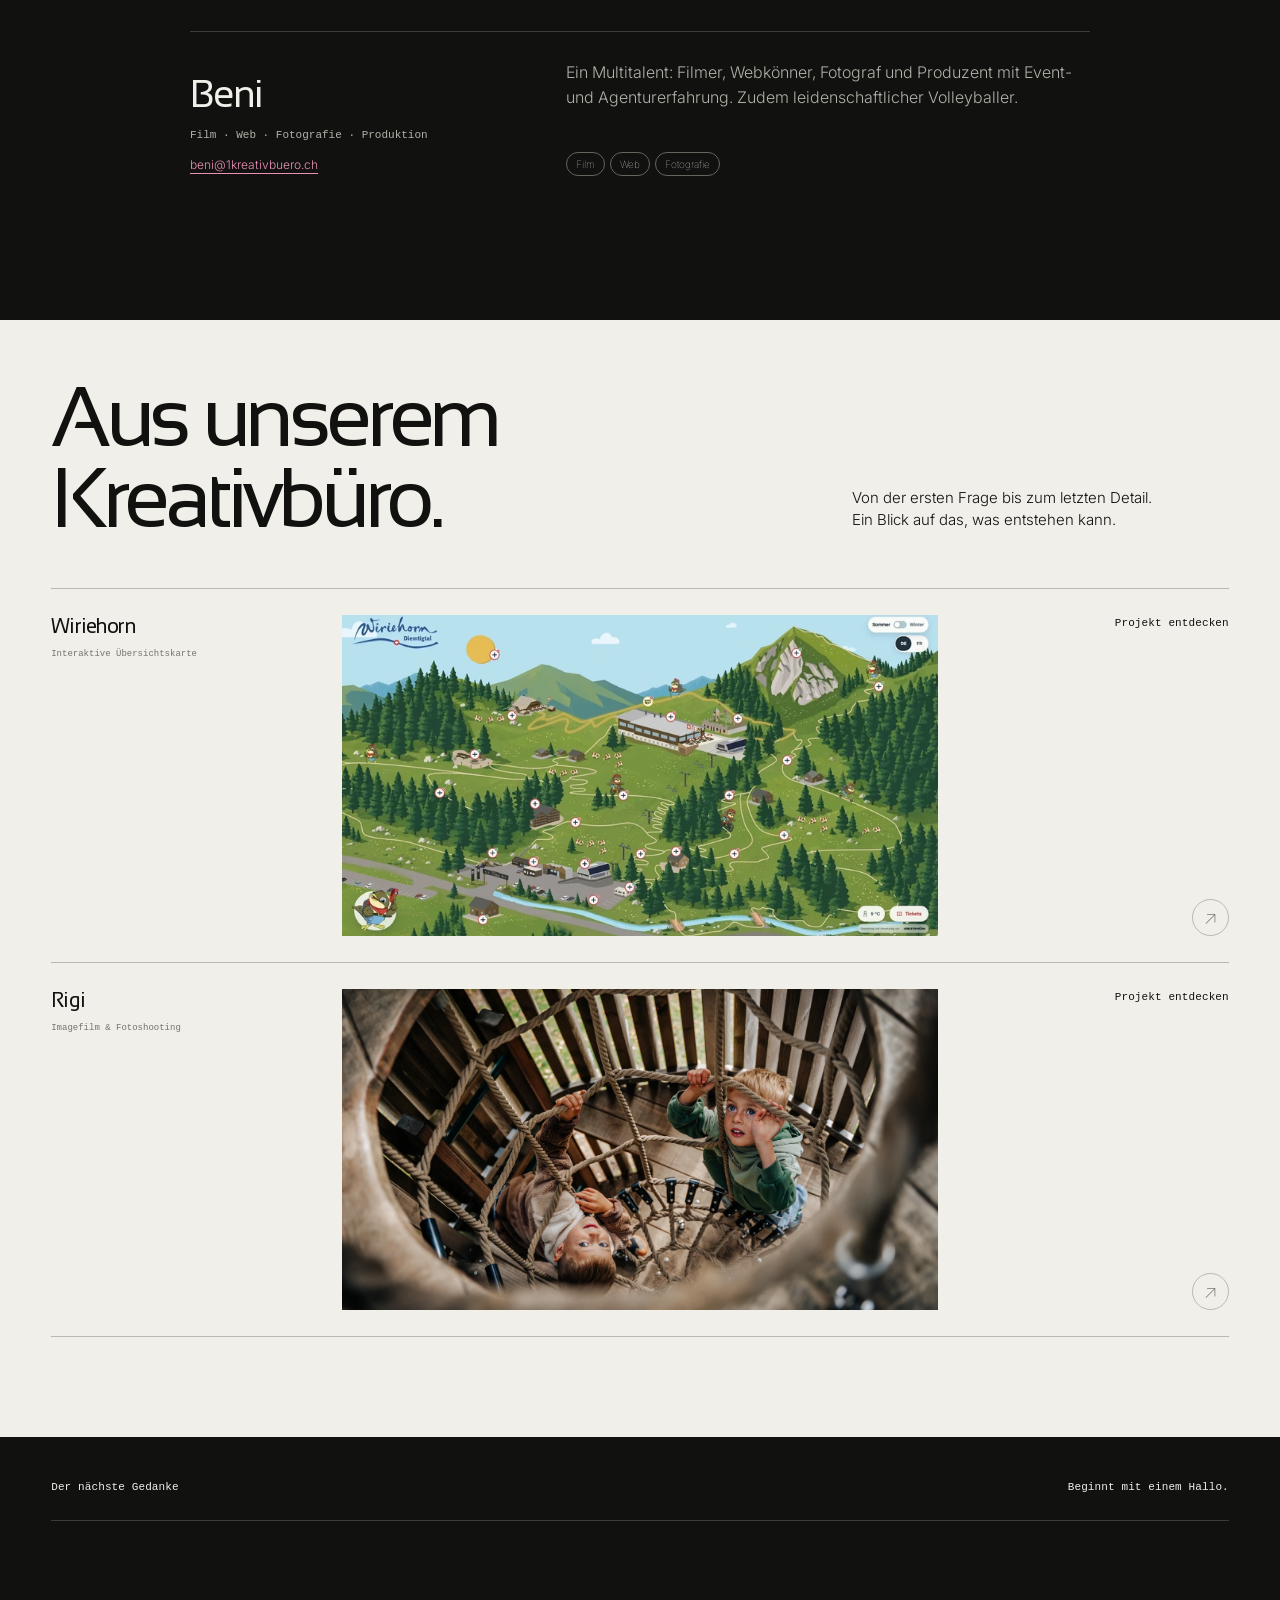
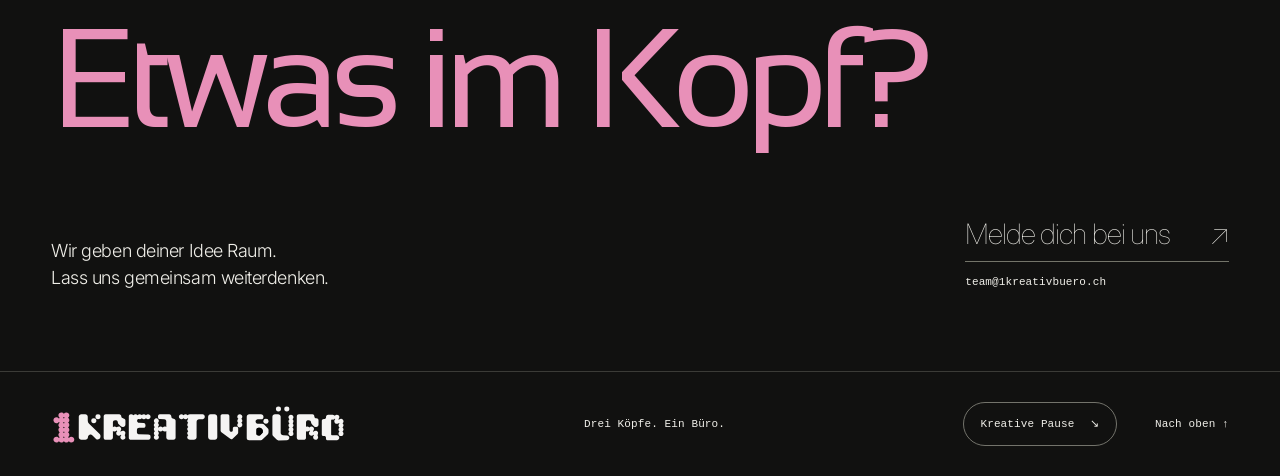
==== commit d2eee0a0: "google analytics" ====
--- a/index.html
+++ b/index.html
@@ -35,7 +35,16 @@
   "description": "Drei kreative Köpfe für Film, Fotografie, Illustration und Web."
 }</script>
   <!-- SEO:END -->
-  <link rel="icon" href="assets/favicon.svg" type="image/svg+xml">
+  <!-- Google tag (gtag.js) -->
+<script async src="https://www.googletagmanager.com/gtag/js?id=G-DJLJV97510"></script>
+<script>
+  window.dataLayer = window.dataLayer || [];
+  function gtag(){window.dataLayer.push(arguments);}
+  gtag('js', new Date());
+
+  gtag('config', 'G-DJLJV97510');
+</script>
+  <link rel="icon" href="assets/favicon.png" type="image/png">
   <link rel="preconnect" href="https://fonts.googleapis.com">
   <link rel="preconnect" href="https://fonts.gstatic.com" crossorigin>
   <link href="https://fonts.googleapis.com/css2?family=Inter:wght@100;300&amp;family=Sansation:ital,wght@0,300;0,400;0,700;1,300;1,400;1,700&amp;display=swap" rel="stylesheet">
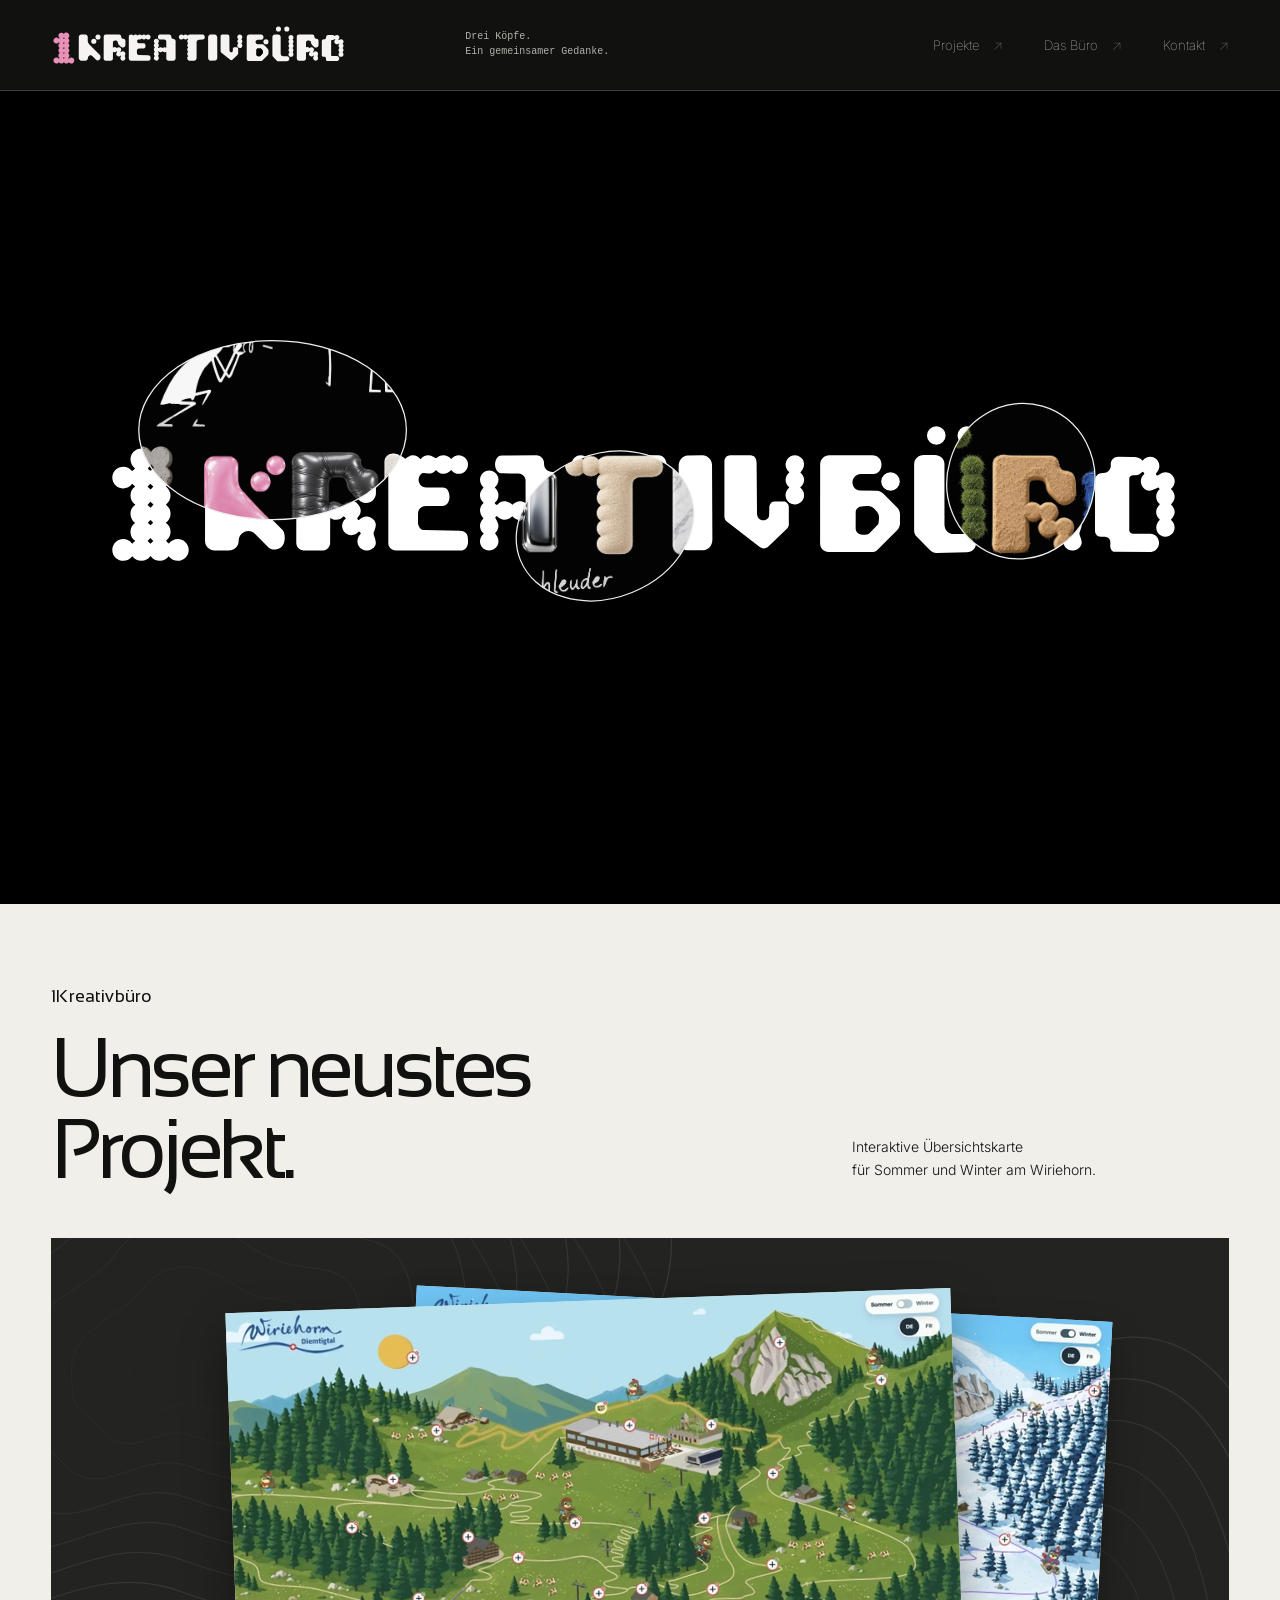
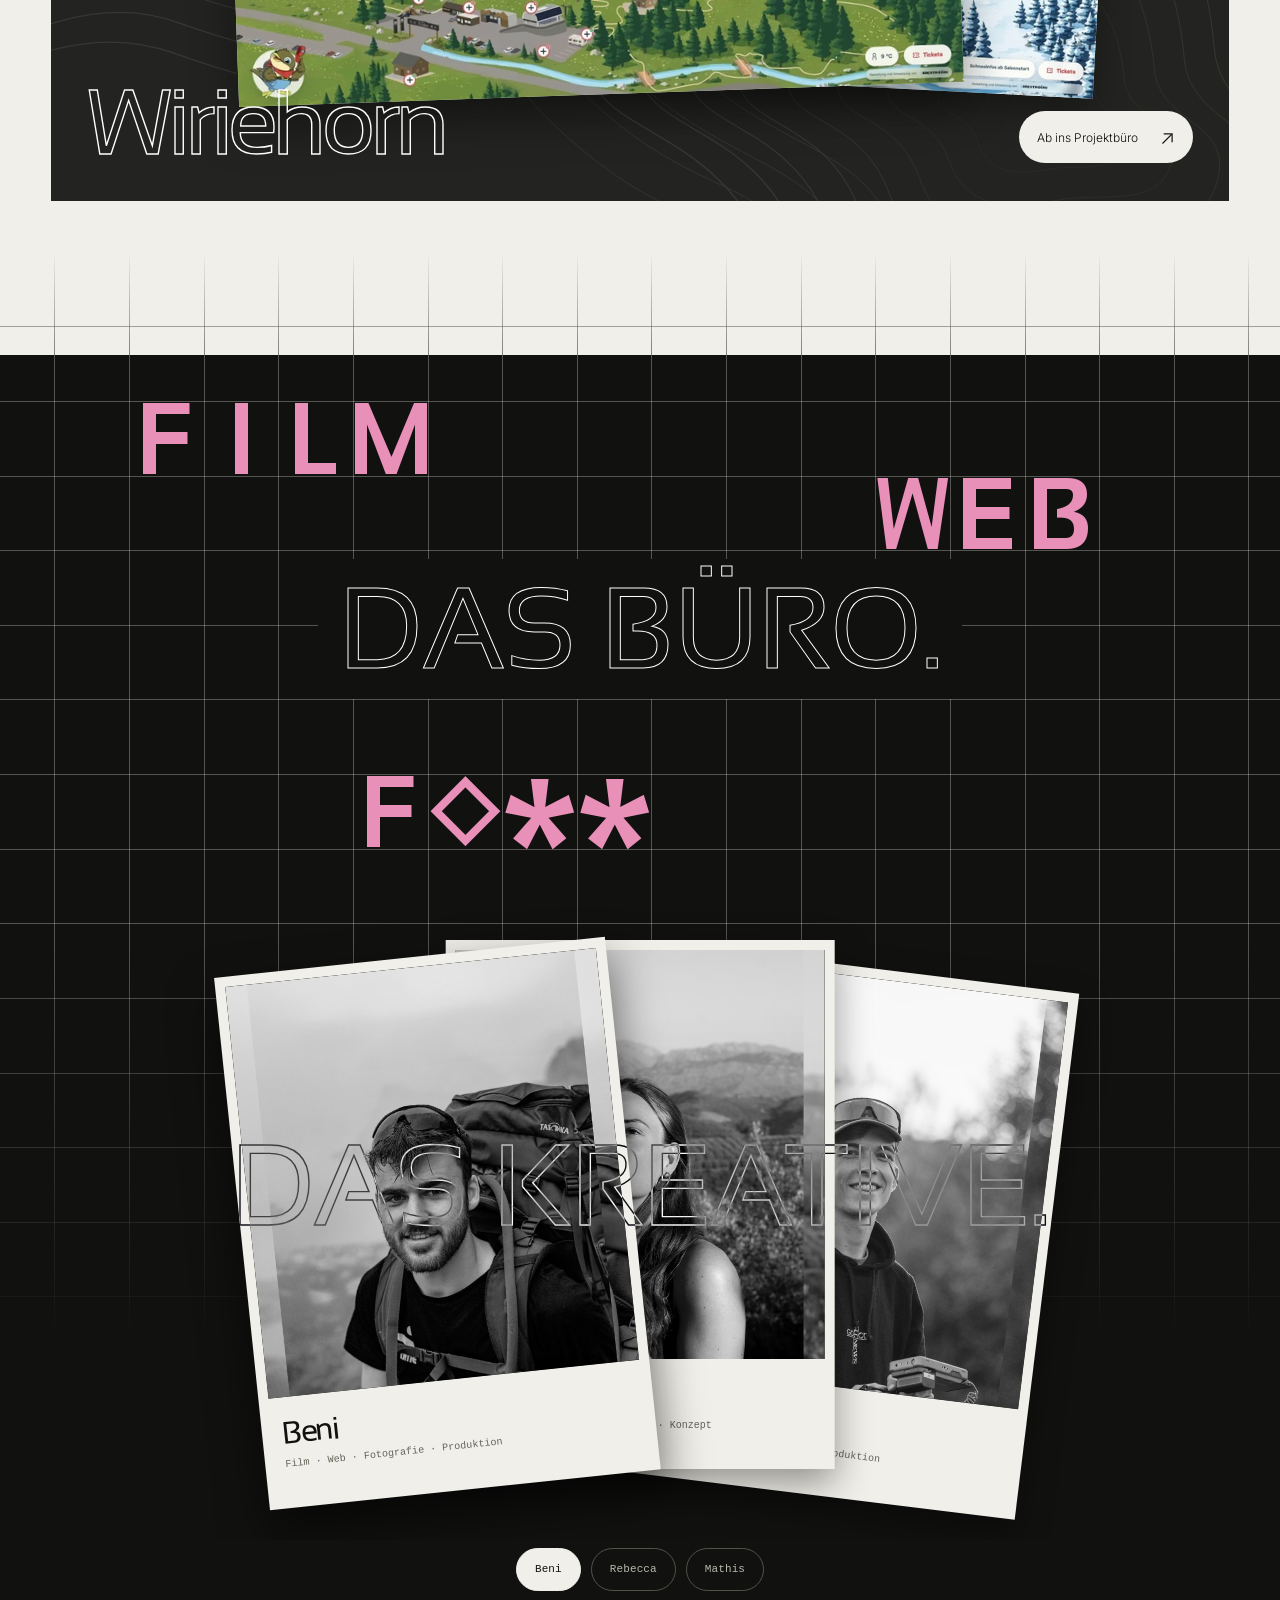
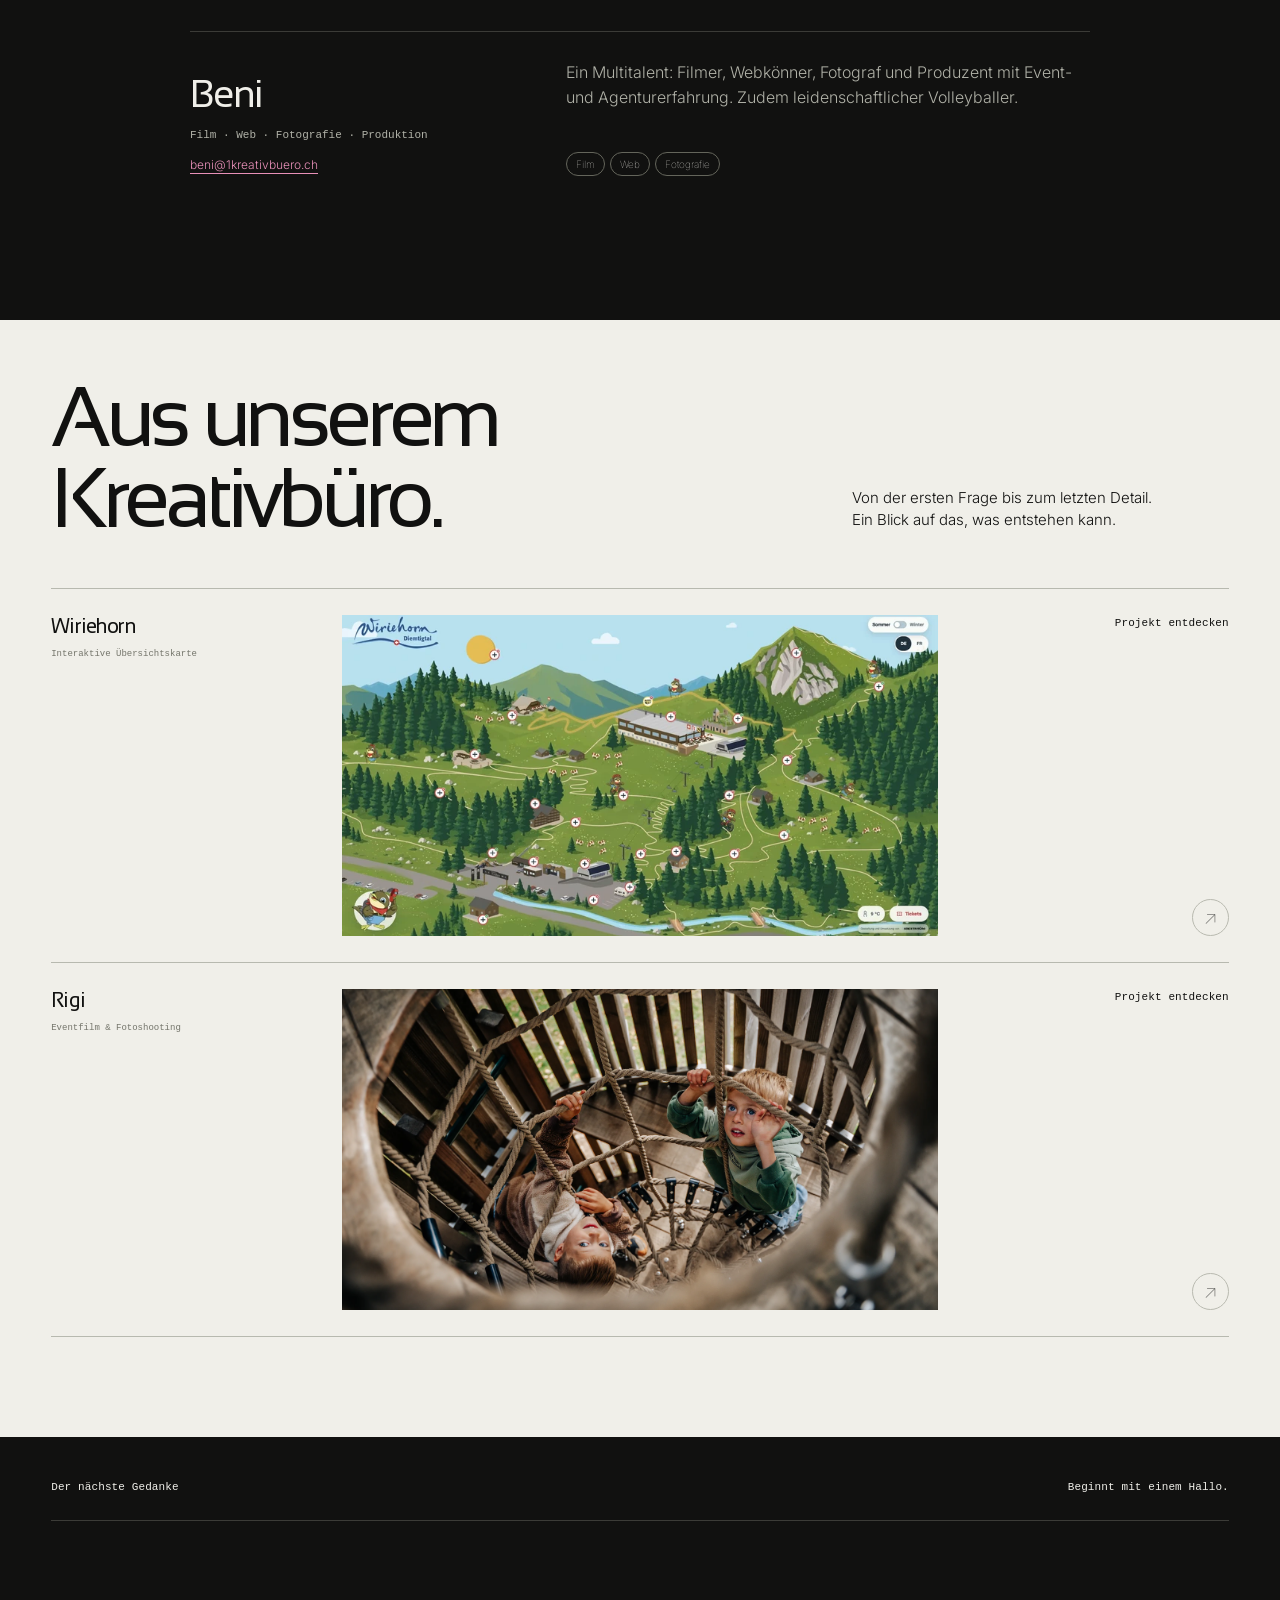
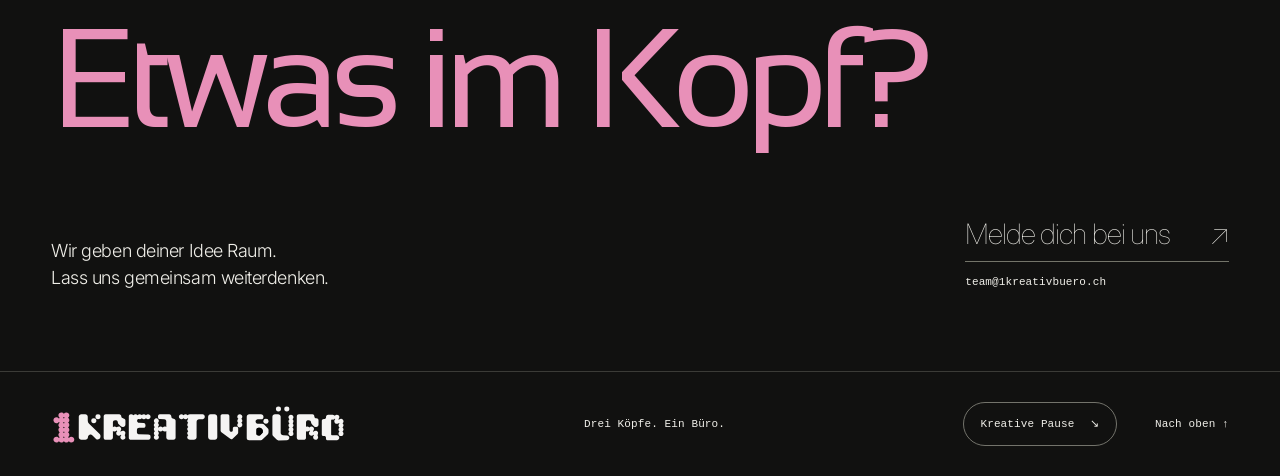
==== commit b36d4e03: "Eventfilm anpassung" ====
--- a/index.html
+++ b/index.html
@@ -52,9 +52,9 @@
   <!-- Gemeinsame Helfer und Daten vor den Seiten-Scripts laden. -->
   <script defer src="navigation.js?v=1"></script>
   <script defer src="shared.js?v=47"></script>
-  <script defer src="content.js?v=69"></script>
+  <script defer src="content.js?v=70"></script>
   <script defer src="studio.js?v=63"></script>
-  <script defer src="app.js?v=55"></script>
+  <script defer src="app.js?v=56"></script>
   <script defer src="background-motion.js?v=71"></script>
   <script defer src="hero-reveal.js?v=57"></script>
   <script defer src="creative-pause.js?v=4"></script>
